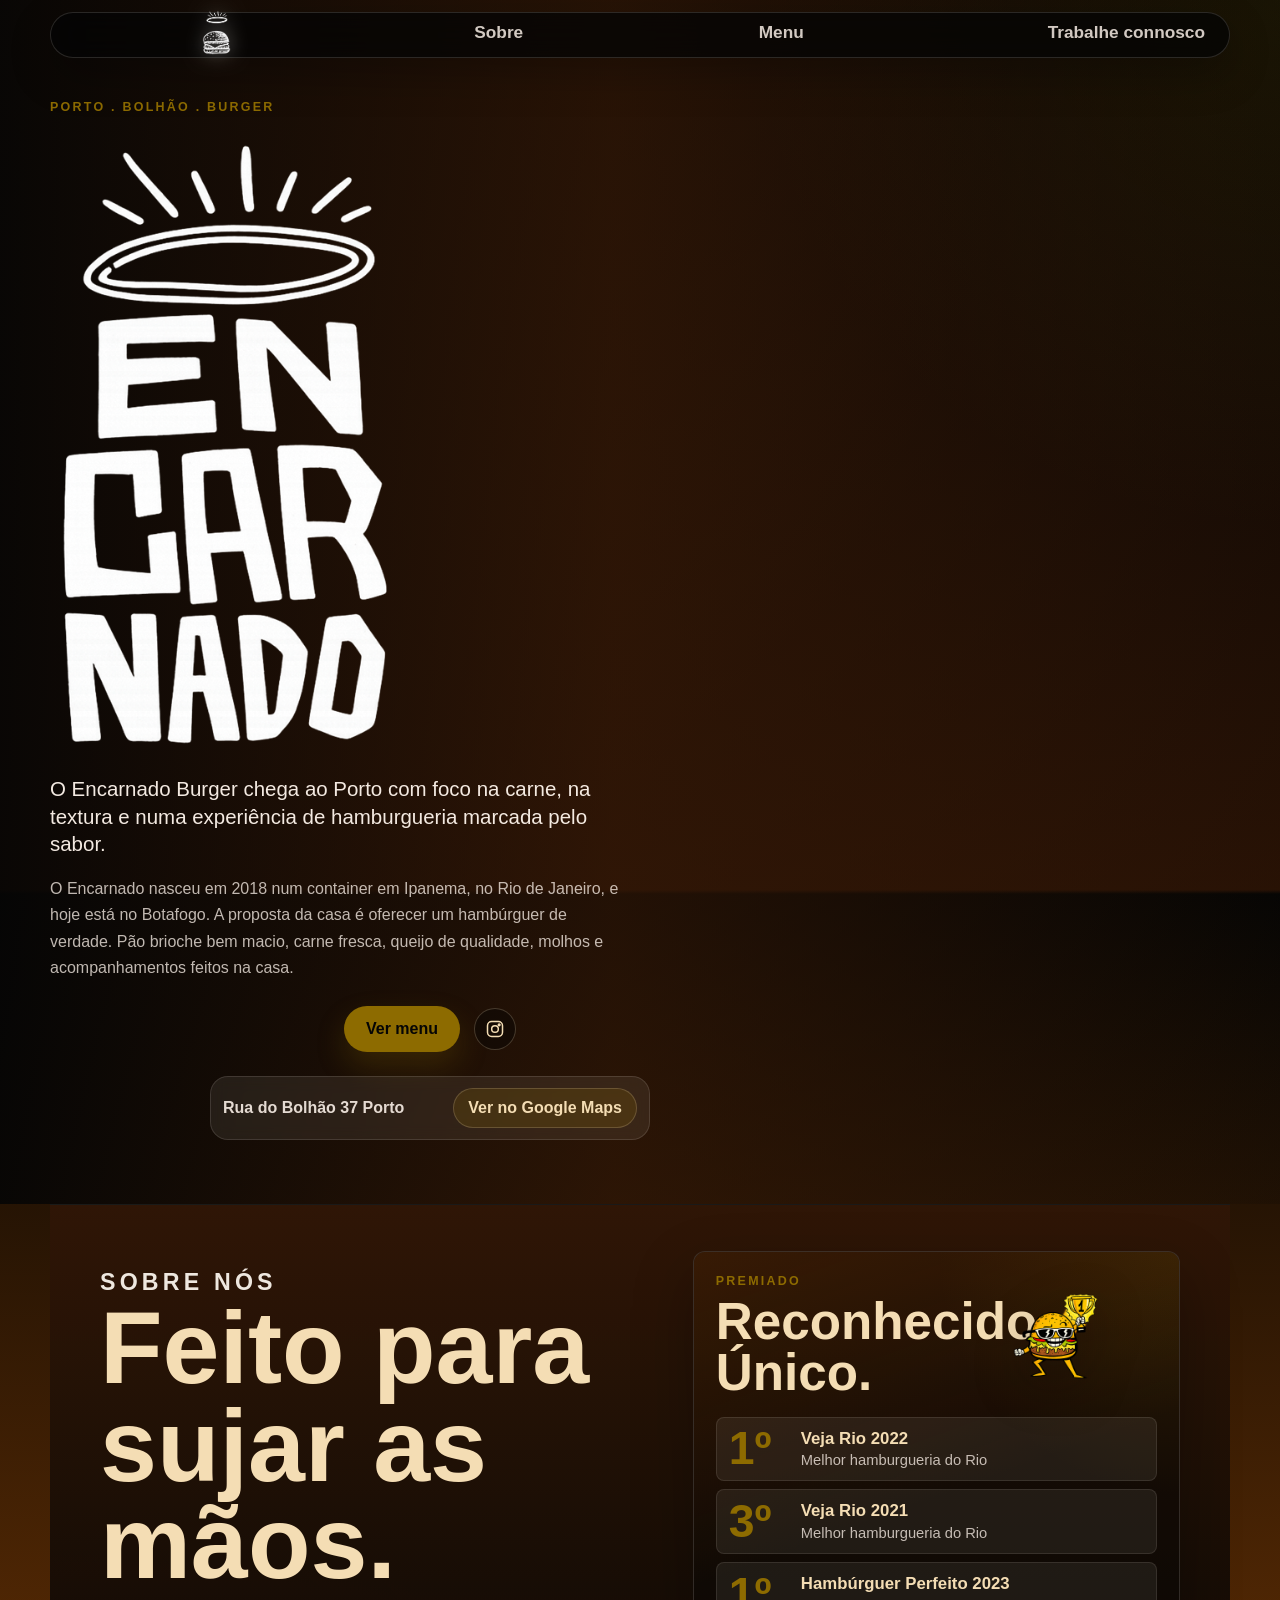
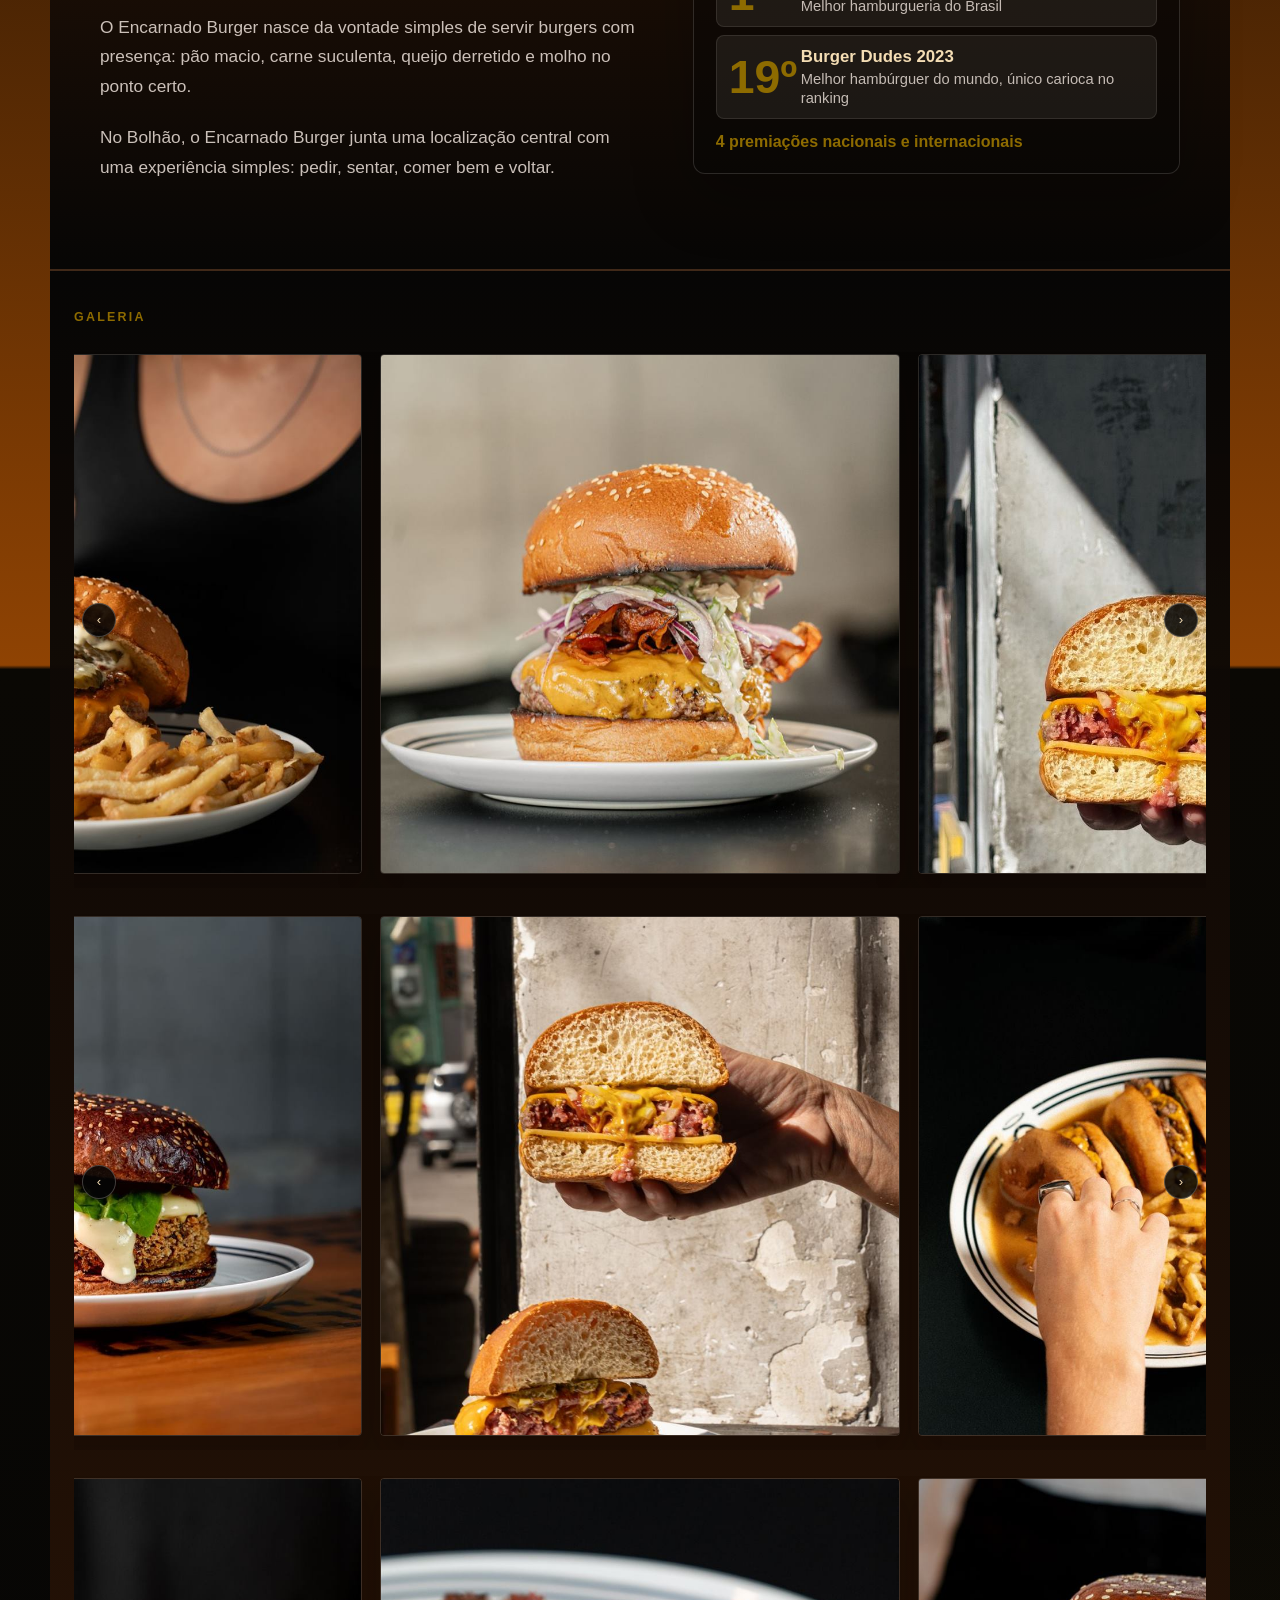
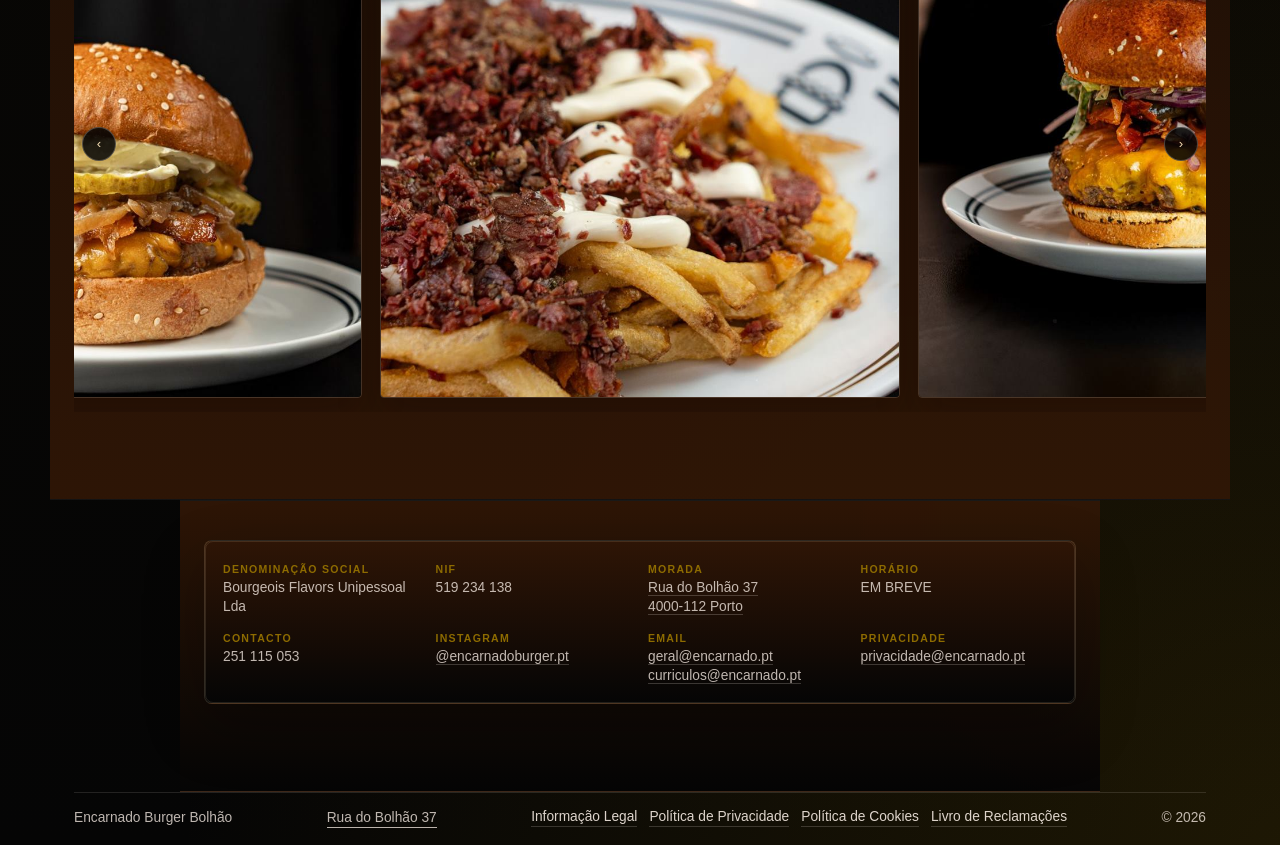
==== index.html @ 6861070b "Remover marca textual da pagina menu" ====
<!DOCTYPE html>
<html lang="pt-PT">
  <head>
    <meta charset="UTF-8" />
    <meta name="viewport" content="width=device-width, initial-scale=1.0" />
    <title>Encarnado Burger Porto</title>
    <meta
      name="description"
      content="Encarnado Burger Porto com fotografias, localização e informações do restaurante."
    />
    <meta name="format-detection" content="telephone=no" />
    <link rel="icon" type="image/png" href="assets/favicon.png" />
    <link rel="stylesheet" href="styles.css?v=menu-clean-1" />
  </head>
  <body>
    <header class="hero" id="topo">
      <nav class="nav nav-home">
        <div class="nav-links">
          <a class="nav-logo-link" href="#topo" aria-label="Início">
            <img src="assets/photos/burger-aureola-logo.png" alt="" />
          </a>
          <a href="#sobre">Sobre</a>
          <a href="menu.html">Menu</a>
          <a href="trabalhe-connosco.html">Trabalhe connosco</a>
        </div>
      </nav>

      <div class="hero-content">
        <div class="hero-copy">
          <p class="eyebrow">Porto . Bolhão . BURGER</p>
          <img
            class="hero-logo"
            src="assets/photos/encarnado-logo.png"
            alt="Encarnado"
          />
          <p class="hero-kicker">
            O Encarnado Burger chega ao Porto com foco na carne, na textura e
            numa experiência de hamburgueria marcada pelo sabor.
          </p>
          <p class="hero-text">
            O Encarnado nasceu em 2018 num container em Ipanema, no Rio de
            Janeiro, e hoje está no Botafogo. A proposta da casa é oferecer um
            hambúrguer de verdade. Pão brioche bem macio, carne fresca, queijo
            de qualidade, molhos e acompanhamentos feitos na casa.
          </p>
          <div class="hero-actions">
            <a class="button button-primary" href="menu.html">Ver menu</a>
            <a
              class="icon-link"
              href="https://www.instagram.com/encarnadoburger.pt/"
              target="_blank"
              rel="noreferrer"
              aria-label="Instagram"
            >
              <svg viewBox="0 0 24 24" aria-hidden="true">
                <rect x="3" y="3" width="18" height="18" rx="5"></rect>
                <circle cx="12" cy="12" r="4"></circle>
                <circle cx="17" cy="7" r="1"></circle>
              </svg>
            </a>
          </div>

          <div class="hero-location">
            <div class="location-copy">
              <p>Rua do Bolhão 37 Porto</p>
            </div>
            <a
              class="location-link"
              href="https://maps.app.goo.gl/4tjDjV6LN7R8jTUTA?g_st=iw"
              target="_blank"
              rel="noreferrer"
            >
              Ver no Google Maps
            </a>
          </div>
        </div>

      </div>
    </header>

    <main>
      <section class="section story" id="sobre">
        <div class="about-redesign">
          <div class="about-redesign-copy">
            <p class="eyebrow">Sobre nós</p>
            <h2>Feito para sujar as mãos.</h2>
            <p>
              O Encarnado Burger nasce da vontade simples de servir burgers com
              presença: pão macio, carne suculenta, queijo derretido e molho no
              ponto certo.
            </p>
            <p>
              No Bolhão, o Encarnado Burger junta uma localização central com
              uma experiência simples: pedir, sentar, comer bem e voltar.
            </p>
          </div>
          <div class="about-awards" aria-label="Premiações">
            <div class="about-awards-copy">
              <div>
                <p class="eyebrow">Premiado</p>
                <h3>Reconhecido. Único.</h3>
              </div>
              <img
                class="about-awards-burger"
                src="assets/photos/burger-premio.png"
                alt="Desenho de hambúrguer com troféu"
                loading="lazy"
              />
            </div>
            <ul class="awards-list">
              <li>
                <strong>1º</strong>
                <span><b>Veja Rio 2022</b> Melhor hamburgueria do Rio</span>
              </li>
              <li>
                <strong>3º</strong>
                <span><b>Veja Rio 2021</b> Melhor hamburgueria do Rio</span>
              </li>
              <li>
                <strong>1º</strong>
                <span><b>Hambúrguer Perfeito 2023</b> Melhor hamburgueria do Brasil</span>
              </li>
              <li>
                <strong>19º</strong>
                <span><b>Burger Dudes 2023</b> Melhor hambúrguer do mundo, único carioca no ranking</span>
              </li>
            </ul>
            <p class="awards-note">4 premiações nacionais e internacionais</p>
          </div>
        </div>
      </section>

      <section class="section gallery-section" id="galeria">
        <div class="section-heading">
          <p class="eyebrow">Galeria</p>
        </div>

        <div class="gallery-carousels">
          <div class="photo-carousel" aria-label="Galeria de burgers">
            <button class="carousel-button carousel-button-prev" type="button" aria-label="Foto anterior">‹</button>
            <div class="carousel-track">
              <img src="assets/gallery-carousel/gallery-01.jpg" alt="Burger Encarnado em prato" loading="lazy" />
              <img src="assets/gallery-carousel/gallery-02.jpg" alt="Burger aberto na mão" loading="lazy" />
              <img src="assets/gallery-carousel/gallery-03.jpg" alt="Burger e bebida" loading="lazy" />
              <img src="assets/gallery-carousel/gallery-04.jpg" alt="Burger com batatas e bebida" loading="lazy" />
            </div>
            <button class="carousel-button carousel-button-next" type="button" aria-label="Foto seguinte">›</button>
          </div>

          <div class="photo-carousel" aria-label="Galeria de produto">
            <button class="carousel-button carousel-button-prev" type="button" aria-label="Foto anterior">‹</button>
            <div class="carousel-track">
              <img src="assets/gallery-carousel/gallery-05.jpg" alt="Burger cortado junto à janela" loading="lazy" />
              <img src="assets/gallery-carousel/gallery-06.jpg" alt="Prato com burgers e batatas" loading="lazy" />
              <img src="assets/gallery-carousel/gallery-07.jpg" alt="Close-up de burger" loading="lazy" />
              <img src="assets/gallery-carousel/gallery-08.jpg" alt="Burger no prato sobre mesa" loading="lazy" />
            </div>
            <button class="carousel-button carousel-button-next" type="button" aria-label="Foto seguinte">›</button>
          </div>

          <div class="photo-carousel" aria-label="Galeria de detalhes">
            <button class="carousel-button carousel-button-prev" type="button" aria-label="Foto anterior">‹</button>
            <div class="carousel-track">
              <img src="assets/gallery-carousel/gallery-09.jpg" alt="Batatas com topping no prato" loading="lazy" />
              <img src="assets/gallery-carousel/gallery-10.jpg" alt="Burger Encarnado no prato" loading="lazy" />
              <img src="assets/gallery-carousel/gallery-11.jpg" alt="Burger cortado segurado nas mãos" loading="lazy" />
              <img src="assets/gallery-carousel/gallery-12.jpg" alt="Burger com pickles no prato" loading="lazy" />
            </div>
            <button class="carousel-button carousel-button-next" type="button" aria-label="Foto seguinte">›</button>
          </div>
        </div>
      </section>

      <section class="section visit-section" id="visita">
        <div class="visit-panel">
          <div class="info-panel">
            <div>
              <span class="info-label">Denominação social</span>
              <p>Bourgeois Flavors Unipessoal Lda</p>
            </div>
            <div>
              <span class="info-label">NIF</span>
              <p>519 234 138</p>
            </div>
            <div>
              <span class="info-label">Morada</span>
              <p>
                <a
                  href="https://maps.app.goo.gl/4tjDjV6LN7R8jTUTA?g_st=iw"
                  target="_blank"
                  rel="noreferrer"
                >
                  Rua do Bolhão 37<br />4000-112 Porto
                </a>
              </p>
            </div>
            <div>
              <span class="info-label">Horário</span>
              <p>EM BREVE</p>
            </div>
            <div>
              <span class="info-label">Contacto</span>
              <p>251 115 053</p>
            </div>
            <div>
              <span class="info-label">Instagram</span>
              <p>
                <a href="https://www.instagram.com/encarnadoburger.pt/" target="_blank" rel="noreferrer">@encarnadoburger.pt</a>
              </p>
            </div>
            <div>
              <span class="info-label">Email</span>
              <p><a href="mailto:geral@encarnado.pt">geral@encarnado.pt</a></p>
              <p><a href="mailto:curriculos@encarnado.pt">curriculos@encarnado.pt</a></p>
            </div>
            <div>
              <span class="info-label">Privacidade</span>
              <p><a href="mailto:privacidade@encarnado.pt">privacidade@encarnado.pt</a></p>
            </div>
          </div>
        </div>
      </section>
    </main>

    <footer class="footer">
      <p>Encarnado Burger Bolhão</p>
      <p>
        <a
          class="footer-address"
          href="https://maps.app.goo.gl/4tjDjV6LN7R8jTUTA?g_st=iw"
          target="_blank"
          rel="noreferrer"
        >
          Rua do Bolhão 37
        </a>
      </p>
      <a
        class="footer-instagram"
        href="https://www.instagram.com/encarnadoburger.pt/"
        target="_blank"
        rel="noreferrer"
        aria-label="Instagram"
      >
        <svg viewBox="0 0 24 24" aria-hidden="true">
          <rect x="3" y="3" width="18" height="18" rx="5"></rect>
          <circle cx="12" cy="12" r="4"></circle>
          <circle cx="17" cy="7" r="1"></circle>
        </svg>
      </a>
      <div class="footer-links">
        <a href="informacao-legal.html">Informação Legal</a>
        <a href="politica-privacidade.html">Política de Privacidade</a>
        <a href="politica-cookies.html">Política de Cookies</a>
        <a
          href="https://www.livroreclamacoes.pt/Inicio/"
          target="_blank"
          rel="noreferrer"
          >Livro de Reclamações</a
        >
      </div>
      <p>&copy; <span id="year"></span></p>
    </footer>

    <script src="script.js?v=carousel-infinite-1"></script>
  </body>
</html>
---- styles.css ----
:root {
  --bg: #050505;
  --surface: #2f1606;
  --surface-strong: #8a3f00;
  --ink: #090705;
  --muted: #7c6544;
  --paper: #f4ddb4;
  --brand: #8f4303;
  --brand-deep: #050505;
  --accent: #8d6b00;
  --accent-bright: #c59212;
  --charcoal: #050505;
  --line: rgba(244, 221, 180, 0.16);
  --shadow: 0 24px 60px rgba(0, 0, 0, 0.28);
}

* {
  box-sizing: border-box;
}

html {
  scroll-behavior: smooth;
}

body {
  margin: 0;
  font-family: "Segoe UI", "Trebuchet MS", sans-serif;
  color: var(--ink);
  background:
    radial-gradient(circle at top left, rgba(143, 67, 3, 0.26), transparent 24%),
    radial-gradient(circle at bottom right, rgba(141, 107, 0, 0.18), transparent 26%),
    linear-gradient(180deg, #050505 0%, #301505 22%, #070604 22.1%, #8f4303 56%, #0a0804 56.1%, #050505 100%);
}

img {
  display: block;
  width: 100%;
}

a {
  color: inherit;
  text-decoration: none;
}

.hero {
  min-height: 100vh;
  padding: 24px 24px 64px;
  color: var(--paper);
  position: relative;
}

.hero::before {
  content: "";
  position: absolute;
  inset: 0;
  background:
    linear-gradient(90deg, rgba(5, 5, 5, 0.9) 0%, rgba(47, 22, 6, 0.7) 48%, rgba(5, 5, 5, 0.18) 100%),
    radial-gradient(circle at top right, rgba(141, 107, 0, 0.18), transparent 30%);
  pointer-events: none;
}

.nav,
.hero-content,
.section,
.menu-hero-copy,
.footer {
  width: min(1180px, 100%);
  margin: 0 auto;
}

.nav,
.hero-content {
  position: relative;
  z-index: 1;
}

.nav {
  position: fixed;
  top: 12px;
  left: 50%;
  z-index: 50;
  width: min(1180px, calc(100% - 48px));
  transform: translateX(-50%);
  display: flex;
  justify-content: center;
  align-items: center;
  gap: 18px;
  padding: 7px 24px;
  border: 1px solid rgba(255, 244, 236, 0.14);
  border-radius: 999px;
  background: rgba(5, 5, 5, 0.78);
  box-shadow: 0 16px 42px rgba(0, 0, 0, 0.28);
  backdrop-filter: blur(16px);
  flex-wrap: nowrap;
}

.nav-home {
  justify-content: center;
}

.brand {
  font-family: Impact, Haettenschweiler, "Arial Narrow Bold", sans-serif;
  font-size: clamp(3.8rem, 5.8vw, 6rem);
  letter-spacing: 0.04em;
  line-height: 0.9;
}

.nav-links {
  display: grid;
  grid-template-columns: repeat(4, minmax(0, 1fr));
  align-items: center;
  justify-items: center;
  gap: 0;
  width: 100%;
  flex-wrap: nowrap;
  color: rgba(255, 245, 237, 0.82);
  font-size: 1.08rem;
  font-weight: 700;
  white-space: nowrap;
}

.nav-links a {
  justify-self: center;
  padding-bottom: 4px;
  border-bottom: 1px solid transparent;
}

.nav-links a:last-child {
  justify-self: end;
}

.nav-logo-link {
  display: inline-flex;
  align-items: center;
  justify-content: center;
  width: 30px;
  height: 30px;
  flex: 0 0 30px;
  padding: 0;
  border-bottom: 0;
  justify-self: start;
}

.nav-logo-link img {
  display: block;
  width: 29px;
  height: auto;
  filter: drop-shadow(0 0 10px rgba(255, 255, 255, 0.52));
}

.nav-links a:hover {
  border-color: rgba(255, 245, 237, 0.45);
}

.hero-content {
  display: grid;
  grid-template-columns: minmax(0, 760px);
  gap: 24px;
  align-items: center;
  padding-top: 76px;
}

.hero-logo {
  width: min(351px, 65vw);
  margin: 18px 0 0;
}

.eyebrow {
  margin: 0 0 12px;
  color: var(--accent);
  text-transform: uppercase;
  letter-spacing: 0.18em;
  font-size: 0.78rem;
  font-weight: 800;
}

h1,
h2,
h3,
.brand {
  line-height: 0.95;
}

h2 {
  margin: 0;
  font-size: clamp(2.6rem, 4vw, 4.6rem);
  max-width: 12ch;
}

h3 {
  margin: 0 0 12px;
  font-size: 1.45rem;
}

.stacked-title {
  margin: 0;
  font-family: Impact, Haettenschweiler, "Arial Narrow Bold", sans-serif;
  font-size: clamp(5.8rem, 15vw, 11rem);
  letter-spacing: 0.03em;
  line-height: 0.8;
  text-shadow: 0 10px 30px rgba(0, 0, 0, 0.2);
}

.stacked-title span {
  display: block;
}

.hero-kicker {
  max-width: 34rem;
  margin: 18px 0 0;
  font-size: 1.28rem;
  line-height: 1.35;
  color: rgba(255, 245, 237, 0.95);
}

.hero-text,
.menu-card p,
.visit-copy p,
.info-panel p,
.footer p {
  line-height: 1.65;
}

.hero-text {
  max-width: 36rem;
  margin: 18px 0 0;
  color: rgba(255, 245, 237, 0.74);
  font-size: 1rem;
}

.hero-actions {
  display: flex;
  justify-content: center;
  align-items: center;
  gap: 14px;
  flex-wrap: wrap;
  margin: 24px 0;
}

.icon-link,
.footer-instagram {
  display: inline-flex;
  align-items: center;
  justify-content: center;
  width: 42px;
  height: 42px;
  border: 1px solid rgba(244, 221, 180, 0.22);
  border-radius: 999px;
  color: var(--paper);
  background: rgba(5, 5, 5, 0.42);
}

.icon-link svg,
.footer-instagram svg {
  width: 20px;
  height: 20px;
  fill: none;
  stroke: currentColor;
  stroke-width: 1.8;
}

.button {
  padding: 14px 22px;
  border-radius: 999px;
  font-weight: 700;
  transition: transform 180ms ease, box-shadow 180ms ease;
}

.button:hover {
  transform: translateY(-2px);
}

.button-primary {
  background: var(--accent);
  color: #050505;
  box-shadow: 0 14px 30px rgba(141, 107, 0, 0.24);
}

.button-secondary {
  border: 1px solid rgba(255, 245, 237, 0.2);
  background: rgba(255, 255, 255, 0.06);
  color: var(--paper);
}

.menu-card,
.gallery-item,
.info-panel,
.media-card {
  border: 1px solid var(--line);
  box-shadow: var(--shadow);
}

.hero-location {
  display: flex;
  align-items: center;
  justify-content: space-between;
  gap: 10px;
  margin-top: 20px;
  width: min(440px, 100%);
  margin-left: auto;
  margin-right: auto;
  padding: 11px 12px;
  border: 1px solid rgba(255, 244, 236, 0.12);
  border-radius: 18px;
  background: rgba(255, 248, 241, 0.08);
  backdrop-filter: blur(8px);
}

.location-copy p {
  margin: 0;
  color: rgba(255, 245, 237, 0.88);
  font-weight: 600;
  white-space: nowrap;
}

.location-copy {
  transform: none;
}

.location-link {
  align-self: center;
  margin-top: 0;
  padding: 10px 14px;
  border-radius: 999px;
  background: rgba(141, 107, 0, 0.2);
  border: 1px solid rgba(244, 221, 180, 0.2);
  color: var(--paper);
  font-weight: 700;
  white-space: nowrap;
}

.hero-media {
  display: grid;
  gap: 18px;
}

.media-card {
  border-radius: 30px;
  overflow: hidden;
  background: rgba(255, 255, 255, 0.08);
}

.media-card img,
.gallery-item img {
  height: 100%;
  object-fit: cover;
}

.media-card-main {
  min-height: 340px;
  transform: rotate(-2deg);
}

.media-card-shot {
  width: min(420px, 88%);
  justify-self: end;
  min-height: 220px;
  margin-top: -48px;
  border: 8px solid rgba(255, 245, 237, 0.08);
}

.section {
  padding: 40px 24px 88px;
  position: relative;
}

.section::before {
  content: "";
  position: absolute;
  inset: 0;
  pointer-events: none;
}

.section-heading {
  margin-bottom: 28px;
}

.section-heading h2 {
  text-wrap: balance;
}

.menu-note {
  max-width: 34rem;
  margin: 14px 0 0;
  color: rgba(255, 244, 236, 0.72);
  line-height: 1.6;
}

.story-list,
.menu-grid,
.gallery-grid,
.visit-section,
.visit-panel {
  display: grid;
  gap: 20px;
}

.story-list {
  gap: 0;
  border-top: 1px solid rgba(255, 244, 236, 0.14);
}

.menu-card {
  background: linear-gradient(180deg, rgba(47, 22, 6, 0.94), rgba(5, 5, 5, 0.94));
  border-radius: 26px;
  padding: 26px;
  color: var(--paper);
  position: relative;
}

.story-point p,
.menu-card p,
.visit-copy p,
.info-panel p,
.footer p {
  color: rgba(255, 244, 236, 0.74);
}

.menu-card.featured {
  background: linear-gradient(160deg, rgba(143, 67, 3, 0.98), rgba(5, 5, 5, 0.98));
  color: white;
}

.menu-card.featured p,
.menu-card.featured strong,
.menu-card.featured .tag {
  color: rgba(255, 255, 255, 0.9);
}

.menu-grid {
  grid-template-columns: repeat(3, minmax(0, 1fr));
  align-items: stretch;
}

.menu-section,
.gallery-section {
  color: var(--paper);
}

.story {
  color: var(--paper);
}

.story::before {
  background:
    linear-gradient(180deg, rgba(47, 22, 6, 0.98), rgba(5, 5, 5, 0.98)),
    radial-gradient(circle at bottom left, rgba(141, 107, 0, 0.14), transparent 34%);
  border-top: 1px solid rgba(255, 244, 236, 0.08);
  border-bottom: 1px solid rgba(255, 244, 236, 0.08);
}

.gallery-section::before {
  background:
    linear-gradient(180deg, rgba(5, 5, 5, 0.98), rgba(47, 22, 6, 0.96)),
    radial-gradient(circle at top right, rgba(143, 67, 3, 0.18), transparent 30%);
  border-top: 1px solid rgba(255, 244, 236, 0.08);
  border-bottom: 1px solid rgba(255, 244, 236, 0.06);
}

.visit-section {
  color: var(--paper);
}

.visit-section::before {
  background:
    linear-gradient(180deg, rgba(47, 22, 6, 0.98), rgba(5, 5, 5, 0.98)),
    radial-gradient(circle at top right, rgba(141, 107, 0, 0.24), transparent 32%);
  border-top: 1px solid rgba(255, 244, 236, 0.08);
  border-bottom: 1px solid rgba(255, 244, 236, 0.08);
}

.menu-section::before {
  background:
    linear-gradient(180deg, rgba(5, 5, 5, 0.97), rgba(143, 67, 3, 0.9)),
    radial-gradient(circle at top right, rgba(141, 107, 0, 0.14), transparent 30%);
}

.story > *,
.menu-section > *,
.gallery-section > *,
.visit-section > * {
  position: relative;
  z-index: 1;
}

.story-point h3,
.menu-card h3,
.gallery-section h2,
.menu-section h2 {
  color: var(--paper);
}

.story h2,
.visit-section h2,
.story-point h3 {
  color: var(--paper);
}

.story-point {
  display: grid;
  grid-template-columns: 76px 0.7fr 1.3fr;
  gap: 24px;
  align-items: start;
  padding: 28px 0;
  border-bottom: 1px solid rgba(255, 244, 236, 0.14);
}

.story-point span {
  font-family: "Bebas Neue", sans-serif;
  font-size: 2.6rem;
  line-height: 1;
  color: var(--accent);
}

.story-point.featured {
  background: rgba(143, 67, 3, 0.24);
  margin-inline: -18px;
  padding-inline: 18px;
}

.story-point p {
  margin: 0;
  color: rgba(255, 244, 236, 0.76);
  line-height: 1.7;
}

.menu-card strong {
  font-size: 1.2rem;
  color: var(--accent);
}

.menu-card {
  min-height: 100%;
}

.tag,
.info-label {
  display: inline-block;
  margin-bottom: 10px;
  font-size: 0.78rem;
  text-transform: uppercase;
  letter-spacing: 0.12em;
  font-weight: 800;
  color: var(--accent);
}

.gallery-grid {
  grid-template-columns: 1.2fr 1fr 1fr;
}

.gallery-item {
  margin: 0;
  overflow: hidden;
  border-radius: 28px;
  background: linear-gradient(180deg, rgba(47, 22, 6, 0.96), rgba(5, 5, 5, 0.96));
  position: relative;
}

.gallery-item.large {
  grid-row: span 2;
}

.gallery-item.large img {
  height: 460px;
}

.gallery-item:not(.large) img {
  aspect-ratio: 1 / 0.78;
}

.gallery-item figcaption {
  padding: 18px 22px 22px;
  font-weight: 700;
  color: var(--paper);
}

.gallery-carousels {
  display: grid;
  gap: 26px;
}

.photo-carousel {
  position: relative;
  overflow: hidden;
  width: 100%;
}

.carousel-track {
  --slide-size: min(62vw, 520px);
  display: flex;
  gap: 18px;
  overflow-x: auto;
  overscroll-behavior-inline: contain;
  -webkit-overflow-scrolling: touch;
  padding: 2px max(44px, calc((100% - var(--slide-size)) / 2)) 14px;
  scroll-behavior: smooth;
  scroll-snap-type: x mandatory;
  scrollbar-width: none;
  touch-action: pan-x pan-y;
}

.carousel-track::-webkit-scrollbar {
  display: none;
}

.carousel-track img {
  flex: 0 0 var(--slide-size);
  width: var(--slide-size);
  aspect-ratio: 1;
  object-fit: cover;
  border: 1px solid rgba(255, 244, 236, 0.14);
  border-radius: 4px;
  box-shadow: 0 18px 42px rgba(12, 5, 4, 0.26);
  scroll-snap-align: center;
  scroll-snap-stop: always;
}

.carousel-button {
  position: absolute;
  top: 50%;
  z-index: 2;
  display: grid;
  place-items: center;
  width: 34px;
  height: 34px;
  padding: 0;
  border: 1px solid rgba(255, 244, 236, 0.24);
  border-radius: 999px;
  color: var(--paper);
  background: rgba(5, 5, 5, 0.86);
  cursor: pointer;
  transform: translateY(-50%);
}

.carousel-button-prev {
  left: 8px;
}

.carousel-button-next {
  right: 8px;
}

.visit-section {
  max-width: 920px;
  align-items: center;
}

.visit-panel {
  grid-template-columns: 1fr;
}

.map-card {
  min-height: 100%;
  overflow: hidden;
  border-radius: 28px;
  border: 1px solid var(--line);
  box-shadow: var(--shadow);
  background: linear-gradient(180deg, rgba(47, 22, 6, 0.96), rgba(5, 5, 5, 0.96));
}

.map-card-link {
  display: flex;
  min-height: 420px;
  flex-direction: column;
  justify-content: space-between;
  padding: 30px;
  background:
    linear-gradient(180deg, rgba(47, 22, 6, 0.96), rgba(5, 5, 5, 0.96)),
    radial-gradient(circle at top right, rgba(141, 107, 0, 0.18), transparent 34%);
}

.map-card-link h3 {
  margin: 0 0 14px;
  color: var(--paper);
  font-size: 2rem;
}

.map-card-link p {
  max-width: 34rem;
  margin: 0 0 22px;
  color: rgba(255, 244, 236, 0.76);
  line-height: 1.65;
}

.map-card-link .button {
  width: max-content;
}

.info-panel {
  display: grid;
  grid-template-columns: repeat(4, minmax(0, 1fr));
  gap: 12px 16px;
  padding: 18px;
  border-radius: 8px;
  background: linear-gradient(180deg, rgba(47, 22, 6, 0.96), rgba(5, 5, 5, 0.96));
  color: var(--paper);
  position: relative;
  overflow-wrap: anywhere;
  min-width: 0;
}

.menu-card::after,
.gallery-item::after,
.info-panel::after {
  content: "";
  position: absolute;
  inset: 0;
  border-radius: inherit;
  border: 1px solid rgba(244, 221, 180, 0.12);
  pointer-events: none;
}

.info-panel p,
.visit-copy p {
  color: rgba(255, 244, 236, 0.74);
}

.info-panel > div {
  min-width: 0;
}

.info-panel .info-label {
  margin-bottom: 4px;
  font-size: 0.66rem;
}

.info-panel p {
  margin: 0;
  font-size: 0.86rem;
  line-height: 1.35;
}

.info-panel a {
  color: inherit;
  border-bottom: 1px solid rgba(255, 244, 236, 0.2);
}

.menu-hero {
  padding: 24px 24px 44px;
  color: var(--paper);
  background:
    linear-gradient(90deg, rgba(5, 5, 5, 0.9), rgba(47, 22, 6, 0.72)),
    url("assets/photos/burger-cut.jpg.tmp.jpg") center / cover;
}

.menu-hero-copy {
  padding: 36px 0 24px;
}

.menu-hero-copy h1 {
  max-width: 12ch;
  margin: 0;
  font-family: "Bebas Neue", sans-serif;
  font-size: clamp(4.2rem, 10vw, 8.8rem);
  line-height: 0.9;
}

.menu-hero-copy p:not(.eyebrow) {
  max-width: 38rem;
  color: rgba(255, 245, 237, 0.76);
  line-height: 1.7;
}

.menu-standalone {
  padding-top: 54px;
}

.footer {
  display: flex;
  justify-content: space-between;
  gap: 8px 14px;
  flex-wrap: wrap;
  padding: 0 24px 18px;
  color: var(--paper);
  font-size: 0.86rem;
}

.footer-links {
  display: flex;
  gap: 8px 12px;
  flex-wrap: wrap;
}

.footer-links a {
  color: rgba(255, 244, 236, 0.86);
  border-bottom: 1px solid rgba(255, 244, 236, 0.18);
  padding-bottom: 2px;
}

.footer-address {
  border-bottom: 1px solid rgba(255, 244, 236, 0.72);
  padding-bottom: 2px;
}

.footer-instagram {
  display: none;
}

.footer::before {
  content: "";
  display: block;
  width: 100%;
  height: 1px;
  background: rgba(255, 244, 236, 0.12);
  margin-bottom: 8px;
}

.footer p {
  margin: 0;
  line-height: 1.25;
}

.legal-page {
  min-height: 100vh;
  padding-top: 56px;
}

@media (max-width: 980px) {
  .hero-content,
  .story-list,
  .menu-grid,
  .gallery-grid,
  .visit-section,
  .visit-panel {
    grid-template-columns: 1fr;
  }

  .gallery-item.large {
    grid-row: auto;
  }

  .carousel-track {
    --slide-size: min(68vw, 440px);
  }

  .info-panel {
    grid-template-columns: repeat(2, minmax(0, 1fr));
  }

  .story-point {
    grid-template-columns: 64px 1fr;
  }

  .story-point p {
    grid-column: 2;
  }

  .media-card-shot {
    width: 100%;
    margin-top: 0;
    justify-self: stretch;
  }
}

@media (max-width: 640px) {
  .hero {
    padding-inline: 16px;
  }

  .section,
  .footer {
    padding-inline: 16px;
  }

  .story {
    padding-bottom: 34px;
  }

  .gallery-section {
    padding-top: 28px;
    padding-bottom: 32px;
  }

  .visit-section {
    padding-top: 24px;
    padding-bottom: 40px;
  }

  .nav {
    flex-direction: column;
    align-items: center;
  }

  .nav-links {
    justify-content: center;
    flex-wrap: wrap;
    white-space: normal;
  }

  .brand {
    font-size: 3.3rem;
  }

  .hero-copy {
    text-align: center;
  }

  .hero-logo {
    width: min(74vw, 297px);
    margin-inline: auto;
  }

  .hero-location {
    width: min(320px, 100%);
    margin: 16px auto 0;
    padding: 9px 10px;
    flex-direction: row;
    align-items: center;
    text-align: center;
  }

  .location-copy {
    flex: 1;
  }

  .location-copy p {
    font-size: 0.8rem;
    text-align: center;
  }

  .location-link {
    padding: 8px 10px;
    font-size: 0.7rem;
  }

  h2 {
    font-size: 2.6rem;
  }

  .story-point,
  .menu-card {
    padding: 22px;
  }

  .info-panel {
    gap: 10px 12px;
    padding: 14px;
  }

  .photo-carousel {
    width: calc(100% + 32px);
    margin-left: -16px;
    margin-right: -16px;
  }

  .carousel-track {
    --slide-size: 78vw;
    gap: 12px;
    padding-inline: calc((100% - var(--slide-size)) / 2);
  }

  .carousel-button {
    display: none;
  }

  .info-panel .info-label {
    font-size: 0.62rem;
  }

  .info-panel p {
    font-size: 0.8rem;
  }

  .footer {
    justify-content: center;
    gap: 8px 14px;
    text-align: center;
  }

  .footer > p {
    width: 100%;
  }

  .footer-instagram {
    display: inline-flex;
    margin: 0 auto 4px;
  }

  .footer-links {
    justify-content: center;
  }

  .story-point {
    margin-inline: 0;
    padding-inline: 0;
    grid-template-columns: 1fr;
  }

  .story-point p {
    grid-column: auto;
  }
}

/* Updated about and menu layouts */
.about-layout {
  display: grid;
  grid-template-columns: minmax(0, 1fr) minmax(280px, 0.74fr);
  grid-template-areas:
    "copy photo"
    "notes photo";
  gap: 28px;
  align-items: end;
}

.about-copy {
  grid-area: copy;
  max-width: 680px;
}

.about-copy h2 {
  max-width: 13ch;
}

.about-copy p {
  max-width: 42rem;
  color: rgba(255, 244, 236, 0.76);
  line-height: 1.72;
}

.about-lead {
  margin-top: 24px;
  font-size: 1.2rem;
  color: rgba(255, 250, 242, 0.9) !important;
}

.about-photo {
  grid-area: photo;
  min-height: 520px;
  overflow: hidden;
  border-radius: 28px;
  border: 1px solid rgba(255, 244, 236, 0.13);
  box-shadow: var(--shadow);
  transform: rotate(1deg);
}

.about-photo img {
  height: 100%;
  object-fit: cover;
}

.about-notes {
  grid-area: notes;
  display: grid;
  grid-template-columns: repeat(3, minmax(0, 1fr));
  gap: 1px;
  overflow: hidden;
  border: 1px solid rgba(255, 244, 236, 0.13);
  border-radius: 18px;
  background: rgba(244, 221, 180, 0.13);
}

.about-notes p {
  min-height: 116px;
  margin: 0;
  padding: 20px;
  background: rgba(5, 5, 5, 0.48);
  color: rgba(255, 244, 236, 0.78);
  line-height: 1.45;
}

.about-notes strong {
  display: block;
  margin-bottom: 8px;
  font-family: "Bebas Neue", sans-serif;
  font-size: 2rem;
  font-weight: 400;
  color: var(--accent);
}

.menu-board {
  display: grid;
  grid-template-columns: minmax(260px, 0.42fr) minmax(0, 1fr);
  gap: 28px;
  align-items: start;
}

.menu-feature,
.menu-category {
  border: 1px solid rgba(255, 244, 236, 0.14);
  box-shadow: var(--shadow);
}

.menu-feature {
  position: sticky;
  top: 22px;
  min-height: 430px;
  display: flex;
  flex-direction: column;
  justify-content: flex-end;
  padding: 28px;
  border-radius: 28px;
  background:
    linear-gradient(180deg, rgba(5, 5, 5, 0.18), rgba(47, 22, 6, 0.94)),
    url("assets/photos/burger-hands.jpg.tmp.jpg") center / cover;
  overflow: hidden;
}

.menu-feature h2 {
  max-width: 9ch;
  margin: 0;
  color: var(--paper);
}

.menu-feature p {
  color: rgba(255, 244, 236, 0.82);
  line-height: 1.55;
}

.menu-feature strong {
  font-family: "Bebas Neue", sans-serif;
  font-size: 3.5rem;
  line-height: 0.9;
  color: var(--accent);
}

.menu-list {
  display: grid;
  gap: 22px;
}

.menu-category {
  border-radius: 22px;
  background: rgba(5, 5, 5, 0.72);
  overflow: hidden;
}

.menu-category h2 {
  max-width: none;
  padding: 22px 24px;
  font-size: clamp(2.1rem, 4vw, 3.5rem);
  color: var(--accent);
  border-bottom: 1px solid rgba(255, 244, 236, 0.12);
}

.menu-row {
  display: grid;
  grid-template-columns: minmax(0, 1fr) auto;
  gap: 22px;
  align-items: start;
  padding: 22px 24px;
  border-bottom: 1px solid rgba(255, 244, 236, 0.1);
}

.menu-row:last-child {
  border-bottom: 0;
}

.menu-row h3 {
  margin: 0 0 6px;
  color: var(--paper);
  font-size: 1.32rem;
}

.menu-row p {
  max-width: 46rem;
  margin: 0;
  color: rgba(255, 244, 236, 0.68);
  line-height: 1.48;
}

.menu-row strong {
  font-family: "Bebas Neue", sans-serif;
  font-size: 2rem;
  font-weight: 400;
  line-height: 1;
  color: var(--paper);
  white-space: nowrap;
}

.menu-category.compact {
  background: rgba(47, 22, 6, 0.76);
}

@media (max-width: 980px) {
  .about-layout,
  .menu-board {
    grid-template-columns: 1fr;
  }

  .about-layout {
    grid-template-areas:
      "copy"
      "photo"
      "notes";
  }

  .about-photo {
    min-height: 360px;
    transform: none;
  }

  .menu-feature {
    position: relative;
    top: auto;
    min-height: 320px;
  }
}

@media (max-width: 640px) {
  .about-notes {
    grid-template-columns: 1fr;
  }

  .menu-row {
    grid-template-columns: 1fr;
    gap: 12px;
  }

  .menu-feature,
  .menu-category h2,
  .menu-row {
    padding-inline: 20px;
  }
}

/* Current about section */
.about-statement {
  display: grid;
  grid-template-columns: minmax(260px, 0.78fr) minmax(0, 1fr);
  gap: 44px;
  align-items: end;
  padding-bottom: 34px;
  border-bottom: 1px solid rgba(255, 244, 236, 0.16);
}

.about-title-block h2 {
  max-width: 10ch;
  margin: 0;
}

.about-text-block {
  max-width: 680px;
}

.about-text-block p {
  margin: 0;
  color: rgba(255, 244, 236, 0.74);
  font-size: 1.05rem;
  line-height: 1.7;
}

.about-text-block p + p {
  margin-top: 18px;
}

.about-text-block .about-intro {
  color: rgba(255, 250, 242, 0.92);
  font-size: clamp(1.25rem, 2vw, 1.65rem);
  line-height: 1.36;
}

.about-bars {
  display: grid;
  grid-template-columns: repeat(3, minmax(0, 1fr));
  gap: 0;
  margin-top: 24px;
  border: 1px solid rgba(255, 244, 236, 0.14);
}

.about-bars div {
  padding: 24px;
  background: rgba(5, 5, 5, 0.44);
  border-right: 1px solid rgba(255, 244, 236, 0.14);
}

.about-bars div:nth-child(2) {
  background: rgba(143, 67, 3, 0.26);
}

.about-bars div:last-child {
  border-right: 0;
}

.about-bars span {
  display: block;
  margin-bottom: 18px;
  font-family: "Bebas Neue", sans-serif;
  font-size: 3rem;
  line-height: 0.9;
  color: var(--accent);
}

.about-bars strong {
  display: block;
  margin-bottom: 8px;
  color: var(--paper);
  font-size: 1.12rem;
}

.about-bars p {
  margin: 0;
  color: rgba(255, 244, 236, 0.68);
  line-height: 1.5;
}

/* Current menu page */
.paper-menu {
  overflow: hidden;
  border-radius: 18px;
  background: var(--paper);
  color: var(--ink);
  box-shadow: 0 26px 70px rgba(10, 4, 3, 0.34);
}

.paper-menu-header {
  display: grid;
  grid-template-columns: auto 1fr auto;
  gap: 18px;
  align-items: end;
  padding: 30px 34px;
  background: var(--brand);
  color: var(--paper);
}

.paper-menu-header .eyebrow {
  margin: 0;
  color: var(--paper);
}

.paper-menu-header h2 {
  max-width: none;
  margin: 0;
  font-size: clamp(3rem, 6vw, 5.5rem);
}

.paper-menu-header span {
  color: rgba(255, 244, 236, 0.78);
  font-weight: 800;
  text-transform: uppercase;
  letter-spacing: 0.12em;
  white-space: nowrap;
}

.paper-menu-grid {
  display: grid;
  grid-template-columns: repeat(2, minmax(0, 1fr));
  gap: 0;
}

.paper-menu-category {
  padding: 30px 34px;
  border-right: 1px solid rgba(143, 67, 3, 0.22);
  border-bottom: 1px solid rgba(143, 67, 3, 0.22);
}

.paper-menu-category:nth-child(2n) {
  border-right: 0;
}

.paper-menu-category.extras {
  grid-column: 1 / -1;
  background: #ead4aa;
}

.paper-menu-category h3 {
  margin: 0 0 18px;
  color: var(--brand);
  font-family: "Bebas Neue", sans-serif;
  font-size: clamp(2.3rem, 4vw, 3.4rem);
  line-height: 0.9;
  border-bottom: 3px solid var(--brand);
  padding-bottom: 12px;
}

.paper-menu-item {
  display: grid;
  grid-template-columns: minmax(0, 1fr) auto;
  gap: 18px;
  align-items: start;
  padding: 16px 0;
  border-bottom: 1px solid rgba(42, 13, 13, 0.14);
}

.paper-menu-item:last-child {
  border-bottom: 0;
}

.paper-menu-item strong {
  display: block;
  margin-bottom: 5px;
  color: var(--ink);
  font-size: 1.16rem;
}

.paper-menu-item p {
  margin: 0;
  color: rgba(9, 7, 5, 0.72);
  line-height: 1.45;
}

.paper-menu-item > span {
  min-width: 74px;
  padding: 8px 10px;
  border-radius: 999px;
  background: var(--brand);
  color: var(--paper);
  font-weight: 800;
  text-align: center;
  white-space: nowrap;
}

.paper-menu-item.highlight {
  margin: 0 0 8px;
  padding: 18px;
  border: 2px solid var(--brand);
  border-radius: 14px;
  background: #ddbd78;
}

@media (max-width: 980px) {
  .about-statement,
  .paper-menu-grid {
    grid-template-columns: 1fr;
  }

  .paper-menu-category,
  .paper-menu-category:nth-child(2n) {
    border-right: 0;
  }

  .about-bars {
    grid-template-columns: 1fr;
  }

  .about-bars div {
    border-right: 0;
    border-bottom: 1px solid rgba(255, 244, 236, 0.14);
  }

  .about-bars div:last-child {
    border-bottom: 0;
  }
}

@media (max-width: 640px) {
  .paper-menu-header {
    grid-template-columns: 1fr;
    align-items: start;
    padding: 24px 20px;
  }

  .paper-menu-category {
    padding: 24px 20px;
  }

  .paper-menu-item {
    grid-template-columns: 1fr;
  }

  .paper-menu-item > span {
    width: max-content;
  }
}

/* Reference-based Encarnado menu */
.enc-menu {
  display: grid;
  grid-template-columns: 300px minmax(0, 1fr);
  gap: 0;
  align-items: stretch;
  overflow: hidden;
  border: 1px solid rgba(255, 244, 236, 0.16);
  border-radius: 18px;
  box-shadow: 0 28px 80px rgba(7, 3, 2, 0.38);
}

.enc-menu-brand {
  display: flex;
  min-height: 760px;
  flex-direction: column;
  justify-content: space-between;
  padding: 34px 28px;
  background:
    linear-gradient(180deg, rgba(0, 0, 0, 0.18), rgba(0, 0, 0, 0.76)),
    var(--bg);
  color: var(--paper);
}

.enc-wordmark {
  display: grid;
  gap: 2px;
  width: min-content;
  font-family: "Bebas Neue", sans-serif;
  font-size: clamp(4.8rem, 7vw, 7.4rem);
  line-height: 0.72;
  letter-spacing: 0;
}

.enc-wordmark span {
  display: block;
}

.enc-burger-mark {
  display: grid;
  gap: 9px;
  width: 128px;
}

.enc-burger-mark span {
  display: block;
  height: 14px;
  border: 5px solid var(--paper);
  border-radius: 999px;
}

.enc-burger-mark span:first-child {
  height: 42px;
  border-bottom-width: 0;
  border-radius: 80px 80px 16px 16px;
}

.enc-burger-mark span:last-child {
  height: 24px;
}

.enc-menu-brand p {
  margin: 0;
  color: rgba(255, 244, 236, 0.72);
  font-weight: 800;
  text-transform: uppercase;
  letter-spacing: 0.14em;
}

.enc-menu-sheet {
  background: var(--paper);
  color: #1c0c0a;
}

.enc-menu-top {
  display: grid;
  grid-template-columns: auto 1fr auto;
  gap: 18px;
  align-items: end;
  padding: 30px 34px 24px;
  border-bottom: 5px solid #111;
}

.enc-menu-top .eyebrow {
  margin: 0;
  color: var(--brand);
}

.enc-menu-top h2 {
  max-width: none;
  margin: 0;
  color: #111;
  font-size: clamp(3rem, 5vw, 5rem);
}

.enc-menu-top > span {
  display: grid;
  place-items: center;
  width: 54px;
  height: 54px;
  border-radius: 999px;
  background: var(--brand);
  color: var(--paper);
  font-size: 1.6rem;
  font-weight: 800;
}

.enc-category {
  padding: 26px 34px 8px;
}

.enc-category h3 {
  display: flex;
  align-items: center;
  gap: 14px;
  margin: 0 0 10px;
  color: var(--brand);
  font-family: "Bebas Neue", sans-serif;
  font-size: clamp(2.1rem, 3.6vw, 3.2rem);
  line-height: 0.9;
}

.enc-category h3::after {
  content: "";
  flex: 1;
  height: 3px;
  background: #111;
}

.enc-item {
  display: grid;
  grid-template-columns: minmax(0, 1fr) auto;
  gap: 18px;
  align-items: start;
  padding: 15px 0;
  border-bottom: 1px solid rgba(17, 17, 17, 0.18);
}

.enc-item strong {
  display: block;
  margin-bottom: 5px;
  color: #111;
  font-size: 1.14rem;
}

.enc-item p {
  margin: 0;
  color: rgba(17, 17, 17, 0.66);
  line-height: 1.45;
}

.enc-item > span {
  min-width: 76px;
  color: #111;
  font-family: "Bebas Neue", sans-serif;
  font-size: 2rem;
  line-height: 0.95;
  text-align: right;
}

.enc-item.feature {
  margin: 10px 0;
  padding: 18px;
  border: 2px solid var(--brand);
  background: #f2d38f;
}

.enc-two-col {
  display: grid;
  grid-template-columns: repeat(2, minmax(0, 1fr));
  border-top: 5px solid #111;
}

.enc-two-col .enc-category:first-child {
  border-right: 1px solid rgba(17, 17, 17, 0.18);
}

@media (max-width: 980px) {
  .enc-menu {
    grid-template-columns: 1fr;
  }

  .enc-menu-brand {
    min-height: 300px;
  }

  .enc-wordmark {
    font-size: 5rem;
  }
}

@media (max-width: 700px) {
  .enc-menu-top,
  .enc-two-col,
  .enc-item {
    grid-template-columns: 1fr;
  }

  .enc-menu-top {
    align-items: start;
  }

  .enc-two-col .enc-category:first-child {
    border-right: 0;
    border-bottom: 5px solid #111;
  }

  .enc-category,
  .enc-menu-top {
    padding-inline: 22px;
  }

  .enc-item > span {
    text-align: left;
  }
}

.menu-coming-soon {
  min-height: 100vh;
  padding: 24px;
  color: var(--paper);
  background:
    linear-gradient(90deg, rgba(5, 5, 5, 0.96), rgba(47, 22, 6, 0.88)),
    url("assets/photos/burger-cut.jpg.tmp.jpg") center / cover;
  position: relative;
  overflow: hidden;
}

.menu-coming-soon::after {
  content: "MENU";
  position: absolute;
  right: -0.08em;
  bottom: -0.22em;
  color: rgba(255, 244, 236, 0.045);
  font-family: "Bebas Neue", sans-serif;
  font-size: clamp(12rem, 34vw, 32rem);
  line-height: 0.8;
  pointer-events: none;
}

.menu-coming-soon .nav {
  position: relative;
  z-index: 1;
}

.coming-soon-content {
  position: relative;
  z-index: 1;
  display: grid;
  grid-template-columns: minmax(260px, 0.52fr) minmax(0, 1fr);
  gap: clamp(28px, 6vw, 72px);
  align-items: center;
  width: min(1180px, 100%);
  min-height: calc(100vh - 180px);
  margin: 0 auto;
  padding: 40px 0 72px;
}

.coming-soon-panel {
  min-height: 540px;
  display: flex;
  flex-direction: column;
  justify-content: space-between;
  padding: clamp(26px, 4vw, 42px);
  border: 1px solid rgba(255, 244, 236, 0.18);
  border-radius: 28px;
  background:
    linear-gradient(180deg, rgba(5, 5, 5, 0.7), rgba(5, 5, 5, 0.94)),
    radial-gradient(circle at top right, rgba(143, 67, 3, 0.42), transparent 42%);
  box-shadow: 0 28px 80px rgba(5, 2, 2, 0.46);
}

.coming-soon-panel .enc-wordmark {
  color: var(--paper);
}

.coming-soon-mark {
  display: grid;
  gap: 10px;
  width: 140px;
}

.coming-soon-mark span {
  display: block;
  height: 16px;
  border: 5px solid var(--accent);
  border-radius: 999px;
}

.coming-soon-mark span:first-child {
  height: 48px;
  border-bottom-width: 0;
  border-radius: 90px 90px 18px 18px;
}

.coming-soon-mark span:last-child {
  height: 26px;
}

.coming-soon-copy {
  max-width: 680px;
}

.coming-soon-copy h1 {
  max-width: 10ch;
  margin: 0;
  font-family: "Bebas Neue", sans-serif;
  font-size: clamp(5.8rem, 12vw, 11.5rem);
  line-height: 0.78;
}

.coming-soon-copy h1 span {
  display: block;
}

.coming-soon-copy h1 span + span {
  color: transparent;
  -webkit-text-stroke: 1px rgba(255, 244, 236, 0.72);
}

.coming-soon-copy p:not(.eyebrow) {
  max-width: 34rem;
  color: rgba(255, 244, 236, 0.78);
  font-size: 1.15rem;
  line-height: 1.65;
}

.coming-soon-actions {
  display: flex;
  gap: 14px;
  flex-wrap: wrap;
  margin-top: 14px;
}

@media (max-width: 760px) {
  .coming-soon-content {
    grid-template-columns: 1fr;
    align-items: start;
  }
}

.work-hero {
  min-height: 100vh;
  padding: 24px;
  color: var(--paper);
  background:
    linear-gradient(90deg, rgba(5, 5, 5, 0.98), rgba(47, 22, 6, 0.94)),
    url("assets/photos/burger-hands.jpg.tmp.jpg") center / cover;
}

.work-content {
  display: grid;
  grid-template-columns: minmax(0, 1.18fr) minmax(320px, 0.82fr);
  gap: clamp(28px, 5vw, 58px);
  align-items: center;
  width: min(1180px, 100%);
  min-height: calc(100vh - 180px);
  margin: 0 auto;
  padding: 40px 0 72px;
}

.work-copy h1 {
  max-width: 7ch;
  margin: 0;
  font-family: "Bebas Neue", sans-serif;
  font-size: clamp(4.8rem, 10vw, 9rem);
  line-height: 0.78;
}

.work-copy p {
  max-width: 42rem;
  color: rgba(255, 244, 236, 0.82);
  font-size: 1.16rem;
  line-height: 1.65;
}

.work-copy .work-email {
  margin-top: 16px;
  color: rgba(255, 244, 236, 0.72);
  font-size: 1rem;
}

.work-email strong {
  color: var(--accent);
  overflow-wrap: anywhere;
}

.work-copy .button {
  display: inline-block;
  margin-top: 12px;
}

.work-panel {
  padding: clamp(24px, 4vw, 36px);
  border: 1px solid rgba(255, 244, 236, 0.16);
  border-radius: 28px;
  background: rgba(5, 5, 5, 0.8);
  box-shadow: var(--shadow);
  backdrop-filter: blur(8px);
  align-self: center;
  max-width: 420px;
  justify-self: end;
}

.work-panel h2 {
  max-width: 12ch;
  margin-bottom: 22px;
  font-size: clamp(2.2rem, 3.8vw, 3.4rem);
  line-height: 1;
}

.work-panel ul {
  display: grid;
  gap: 14px;
  margin: 0;
  padding: 0;
  list-style: none;
}

.work-panel li {
  padding-left: 22px;
  color: rgba(255, 244, 236, 0.8);
  line-height: 1.5;
  position: relative;
}

.work-panel li::before {
  content: "";
  position: absolute;
  left: 0;
  top: 0.62em;
  width: 8px;
  height: 8px;
  border-radius: 999px;
  background: var(--accent);
}

.work-panel p {
  margin: 24px 0 0;
  color: rgba(255, 244, 236, 0.72);
  line-height: 1.6;
}

@media (max-width: 980px) {
  .work-content {
    grid-template-columns: 1fr;
    align-items: start;
  }

  .work-panel {
    max-width: none;
    justify-self: stretch;
  }
}

/* Final about redesign */
.about-redesign {
  display: grid;
  grid-template-columns: minmax(0, 0.9fr) minmax(320px, 0.82fr);
  gap: clamp(26px, 5vw, 58px);
  max-width: 1080px;
  margin: 0 auto;
  align-items: center;
}

.about-redesign-copy {
  max-width: 680px;
}

.about-redesign-copy h2 {
  max-width: 9ch;
  margin: 0;
  font-size: clamp(4.4rem, 8vw, 8.4rem);
}

.about-redesign-copy p {
  max-width: 38rem;
  margin: 22px 0 0;
  color: rgba(255, 244, 236, 0.78);
  font-size: 1.08rem;
  line-height: 1.7;
}

.about-redesign-copy p:first-of-type {
  color: rgba(255, 250, 242, 0.92);
  font-size: clamp(1.2rem, 2vw, 1.45rem);
  line-height: 1.45;
}

.about-awards {
  position: relative;
  display: grid;
  gap: 12px;
  padding: clamp(16px, 2.4vw, 22px);
  border: 1px solid rgba(255, 244, 236, 0.14);
  border-radius: 12px;
  background: rgba(5, 5, 5, 0.42);
  box-shadow: var(--shadow);
  overflow: hidden;
}

.about-awards::before {
  content: "";
  position: absolute;
  inset: 0;
  background:
    linear-gradient(160deg, rgba(143, 67, 3, 0.24), transparent 48%),
    radial-gradient(circle at top right, rgba(141, 107, 0, 0.18), transparent 34%);
  pointer-events: none;
}

.about-awards > * {
  position: relative;
  z-index: 1;
}

.about-awards-copy {
  display: grid;
  grid-template-columns: minmax(0, 1fr) clamp(64px, 8vw, 88px);
  align-items: center;
  gap: 12px;
  max-width: 24rem;
}

.about-awards-copy .eyebrow {
  margin-bottom: 8px;
}

.about-awards-copy h3 {
  margin: 0;
  color: var(--paper);
  font-size: clamp(2rem, 4vw, 3.2rem);
  line-height: 1;
}

.about-awards-burger {
  position: static;
  z-index: 1;
  width: 100%;
  aspect-ratio: 1;
  object-fit: contain;
  filter: drop-shadow(0 16px 24px rgba(8, 3, 3, 0.28));
}

.awards-list {
  display: grid;
  gap: 8px;
  margin: 6px 0 0;
  padding: 0;
  list-style: none;
}

.awards-list li {
  display: grid;
  grid-template-columns: 62px minmax(0, 1fr);
  gap: 10px;
  align-items: center;
  padding: 10px 12px;
  border: 1px solid rgba(255, 244, 236, 0.1);
  border-radius: 8px;
  background: rgba(255, 244, 236, 0.07);
}

.awards-list strong {
  color: var(--accent);
  font-family: Impact, Haettenschweiler, "Arial Narrow Bold", sans-serif;
  font-size: clamp(2rem, 4vw, 2.9rem);
  line-height: 0.9;
}

.awards-list span {
  color: rgba(255, 244, 236, 0.74);
  font-size: 0.92rem;
  line-height: 1.3;
}

.awards-list b {
  display: block;
  margin-bottom: 2px;
  color: var(--paper);
  font-size: 1.05rem;
}

.awards-note {
  margin: 2px 0 0;
  color: var(--accent);
  font-weight: 800;
}

.about-strip {
  display: grid;
  grid-template-columns: repeat(4, minmax(0, 1fr));
  margin-top: 34px;
  border-top: 1px solid rgba(255, 244, 236, 0.16);
  border-bottom: 1px solid rgba(255, 244, 236, 0.16);
}

.about-strip span {
  padding: 18px 16px;
  border-right: 1px solid rgba(255, 244, 236, 0.16);
  color: var(--accent);
  font-weight: 800;
  text-align: center;
  text-transform: uppercase;
  letter-spacing: 0.1em;
}

.about-strip span:last-child {
  border-right: 0;
}

@media (max-width: 900px) {
  .about-redesign {
    grid-template-columns: 1fr;
    max-width: 100%;
  }

  .about-strip {
    grid-template-columns: repeat(2, minmax(0, 1fr));
  }

  .about-strip span:nth-child(2) {
    border-right: 0;
  }
}

@media (max-width: 560px) {
  .about-awards {
    padding-top: 16px;
  }

  .about-awards-burger {
    width: 68px;
  }

  .awards-list li {
    grid-template-columns: 54px minmax(0, 1fr);
    padding: 10px;
  }

  .awards-list span {
    font-size: 0.9rem;
  }

  .awards-list b {
    font-size: 0.96rem;
  }

  .about-strip {
    grid-template-columns: 1fr;
  }

  .about-strip span {
    border-right: 0;
    border-bottom: 1px solid rgba(255, 244, 236, 0.16);
  }

  .about-strip span:last-child {
    border-bottom: 0;
  }
}

/* Restore simpler coming soon menu */
.menu-coming-soon::after {
  content: none;
}

.coming-soon-content {
  grid-template-columns: minmax(0, 1fr);
  align-items: end;
}

.coming-soon-content > .enc-wordmark {
  color: var(--paper);
}

.coming-soon-content > div:not(.enc-wordmark) {
  max-width: 680px;
}

.coming-soon-content > div:not(.enc-wordmark) h1 {
  max-width: 8ch;
  margin: 0;
  font-family: "Bebas Neue", sans-serif;
  font-size: clamp(6rem, 16vw, 13rem);
  line-height: 0.8;
}

.coming-soon-content > div:not(.enc-wordmark) p:not(.eyebrow) {
  max-width: 34rem;
  color: rgba(255, 244, 236, 0.78);
  font-size: 1.15rem;
  line-height: 1.65;
}

.coming-soon-content > div:not(.enc-wordmark) .button {
  display: inline-block;
  margin-top: 14px;
}

@media (max-width: 760px) {
  .coming-soon-content {
    grid-template-columns: 1fr;
    align-items: start;
  }
}

/* Final fixed compact header overrides */
section,
#topo {
  scroll-margin-top: 92px;
}

.menu-coming-soon .nav {
  position: fixed;
  z-index: 50;
}

.coming-soon-content,
.work-content {
  padding-top: 104px;
}

.legal-page {
  padding-top: 120px;
}

@media (max-width: 640px) {
  .nav {
    top: 8px;
    width: calc(100% - 20px);
    padding: 6px 24px;
    gap: 0;
    flex-direction: row;
  }

  .nav-links {
    display: flex;
    justify-content: space-between;
    align-items: center;
    gap: 0;
    width: 100%;
    flex-wrap: nowrap;
    white-space: nowrap;
    font-size: 0.76rem;
  }

  .nav-links a,
  .nav-links a:last-child {
    justify-self: auto;
  }

  .nav-logo-link {
    width: 24px;
    height: 24px;
    flex-basis: 24px;
  }

  .nav-logo-link img {
    width: 23px;
  }

  .hero-content {
    padding-top: 72px;
  }

  .coming-soon-content,
  .work-content {
    padding-top: 92px;
  }

  .legal-page {
    padding-top: 108px;
  }
}
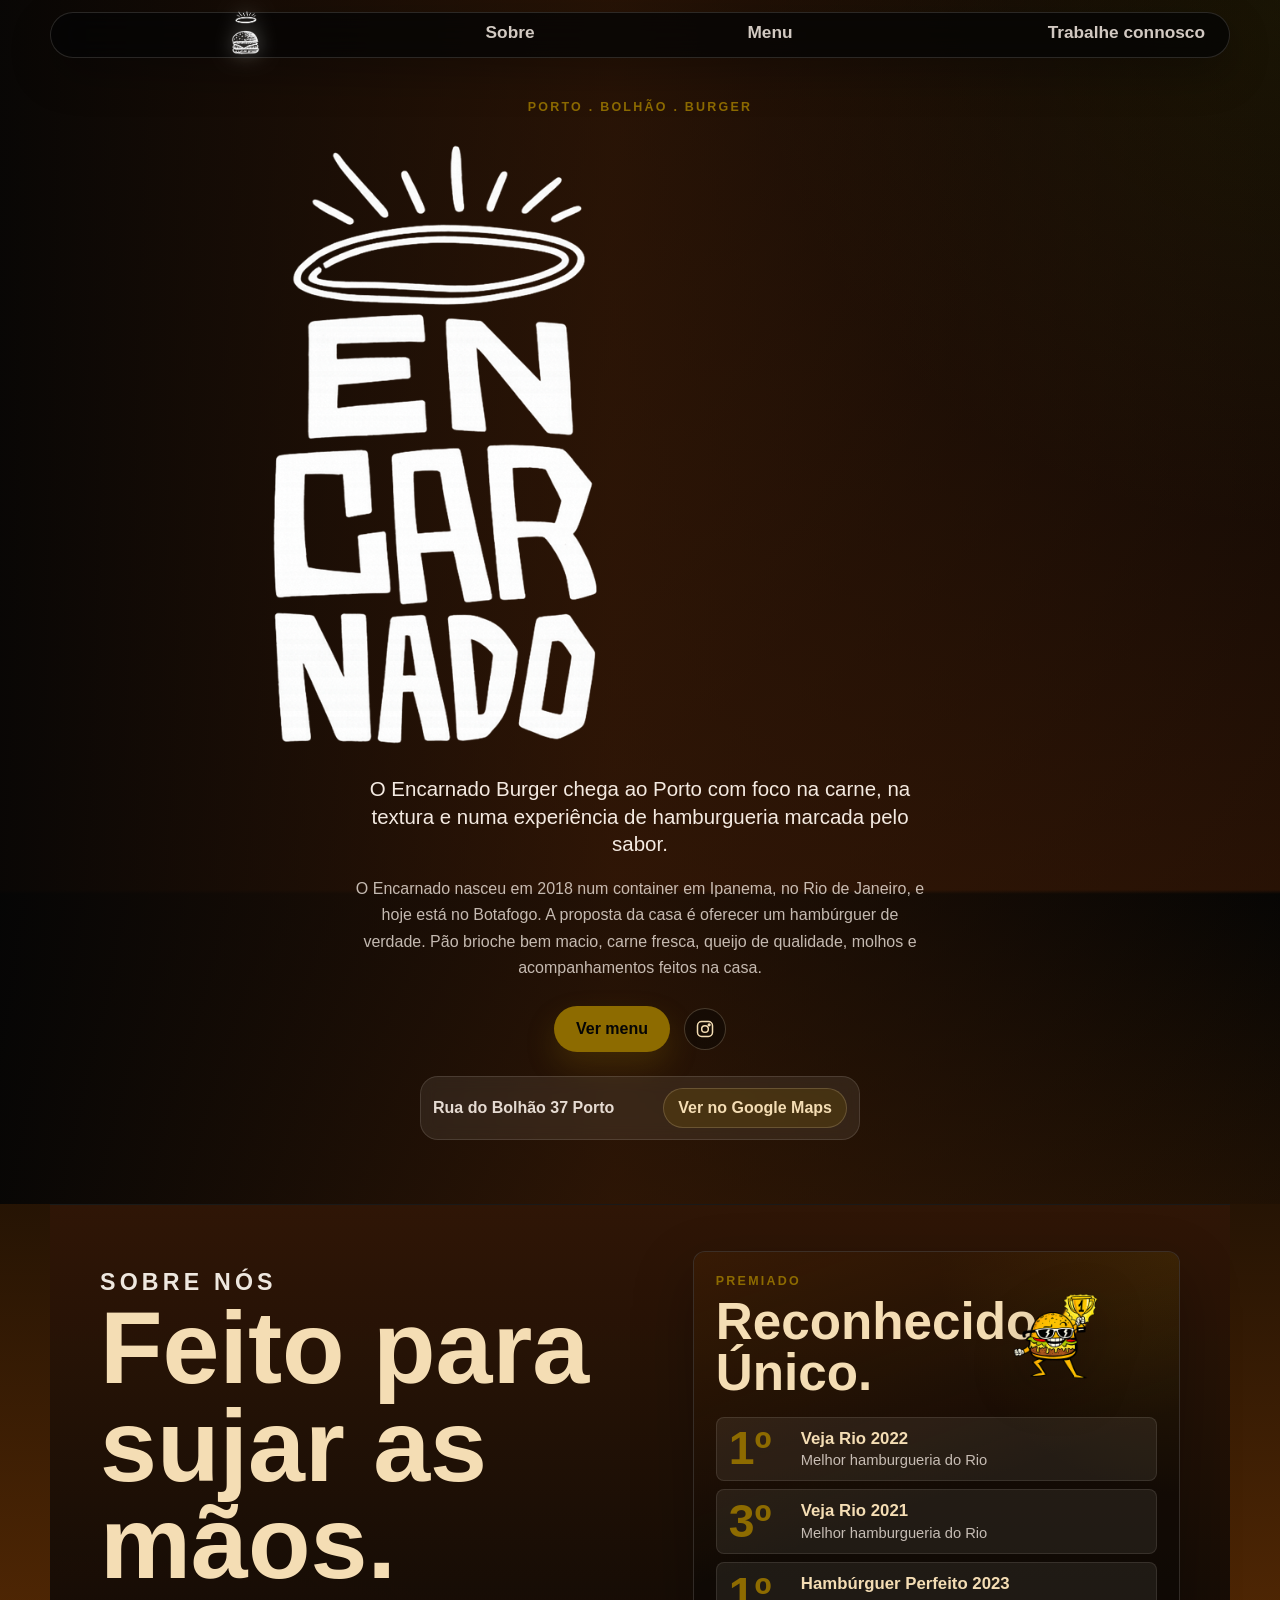
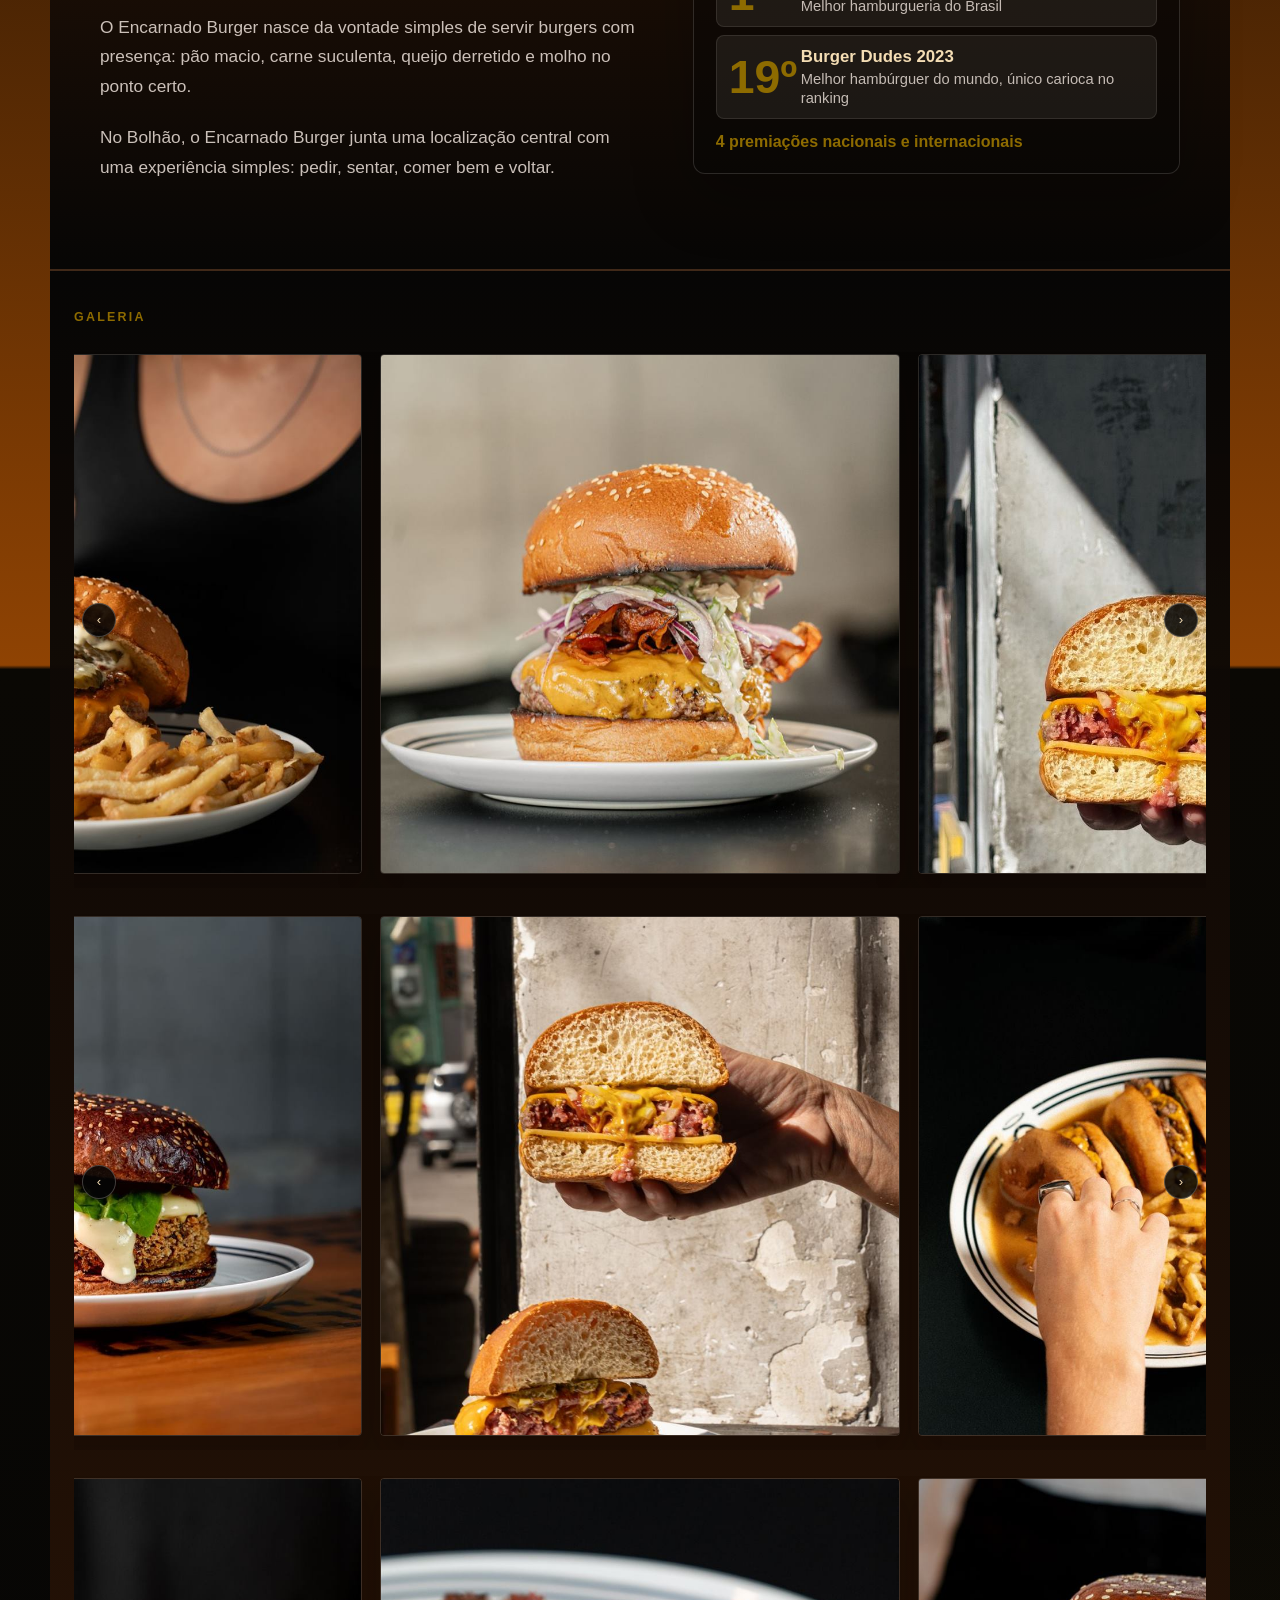
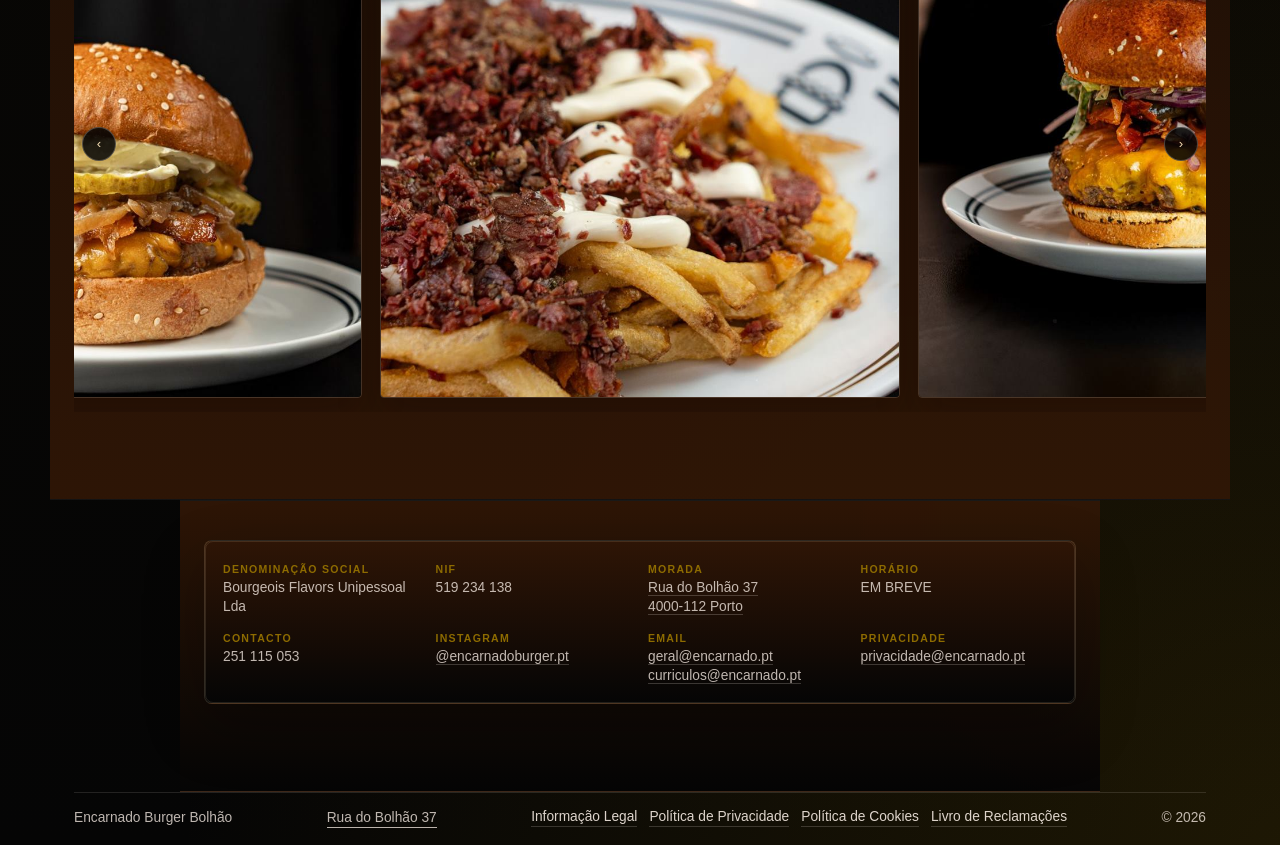
==== commit f073e798: "Centralizar hero desktop e ajustar cabecalho" ====
--- a/index.html
+++ b/index.html
@@ -10,7 +10,7 @@
     />
     <meta name="format-detection" content="telephone=no" />
     <link rel="icon" type="image/png" href="assets/favicon.png" />
-    <link rel="stylesheet" href="styles.css?v=menu-clean-1" />
+    <link rel="stylesheet" href="styles.css?v=desktop-align-1" />
   </head>
   <body>
     <header class="hero" id="topo">
--- a/styles.css
+++ b/styles.css
@@ -107,7 +107,7 @@
 
 .nav-links {
   display: grid;
-  grid-template-columns: repeat(4, minmax(0, 1fr));
+  grid-template-columns: 1.08fr 0.92fr 0.92fr 1.08fr;
   align-items: center;
   justify-items: center;
   gap: 0;
@@ -139,6 +139,7 @@
   padding: 0;
   border-bottom: 0;
   justify-self: start;
+  transform: translateX(18px);
 }
 
 .nav-logo-link img {
@@ -155,9 +156,14 @@
 .hero-content {
   display: grid;
   grid-template-columns: minmax(0, 760px);
+  justify-content: center;
   gap: 24px;
   align-items: center;
   padding-top: 76px;
+}
+
+.hero-copy {
+  text-align: center;
 }
 
 .hero-logo {
@@ -207,7 +213,7 @@
 
 .hero-kicker {
   max-width: 34rem;
-  margin: 18px 0 0;
+  margin: 18px auto 0;
   font-size: 1.28rem;
   line-height: 1.35;
   color: rgba(255, 245, 237, 0.95);
@@ -223,7 +229,7 @@
 
 .hero-text {
   max-width: 36rem;
-  margin: 18px 0 0;
+  margin: 18px auto 0;
   color: rgba(255, 245, 237, 0.74);
   font-size: 1rem;
 }
@@ -2208,6 +2214,7 @@
     width: 24px;
     height: 24px;
     flex-basis: 24px;
+    transform: none;
   }
 
   .nav-logo-link img {
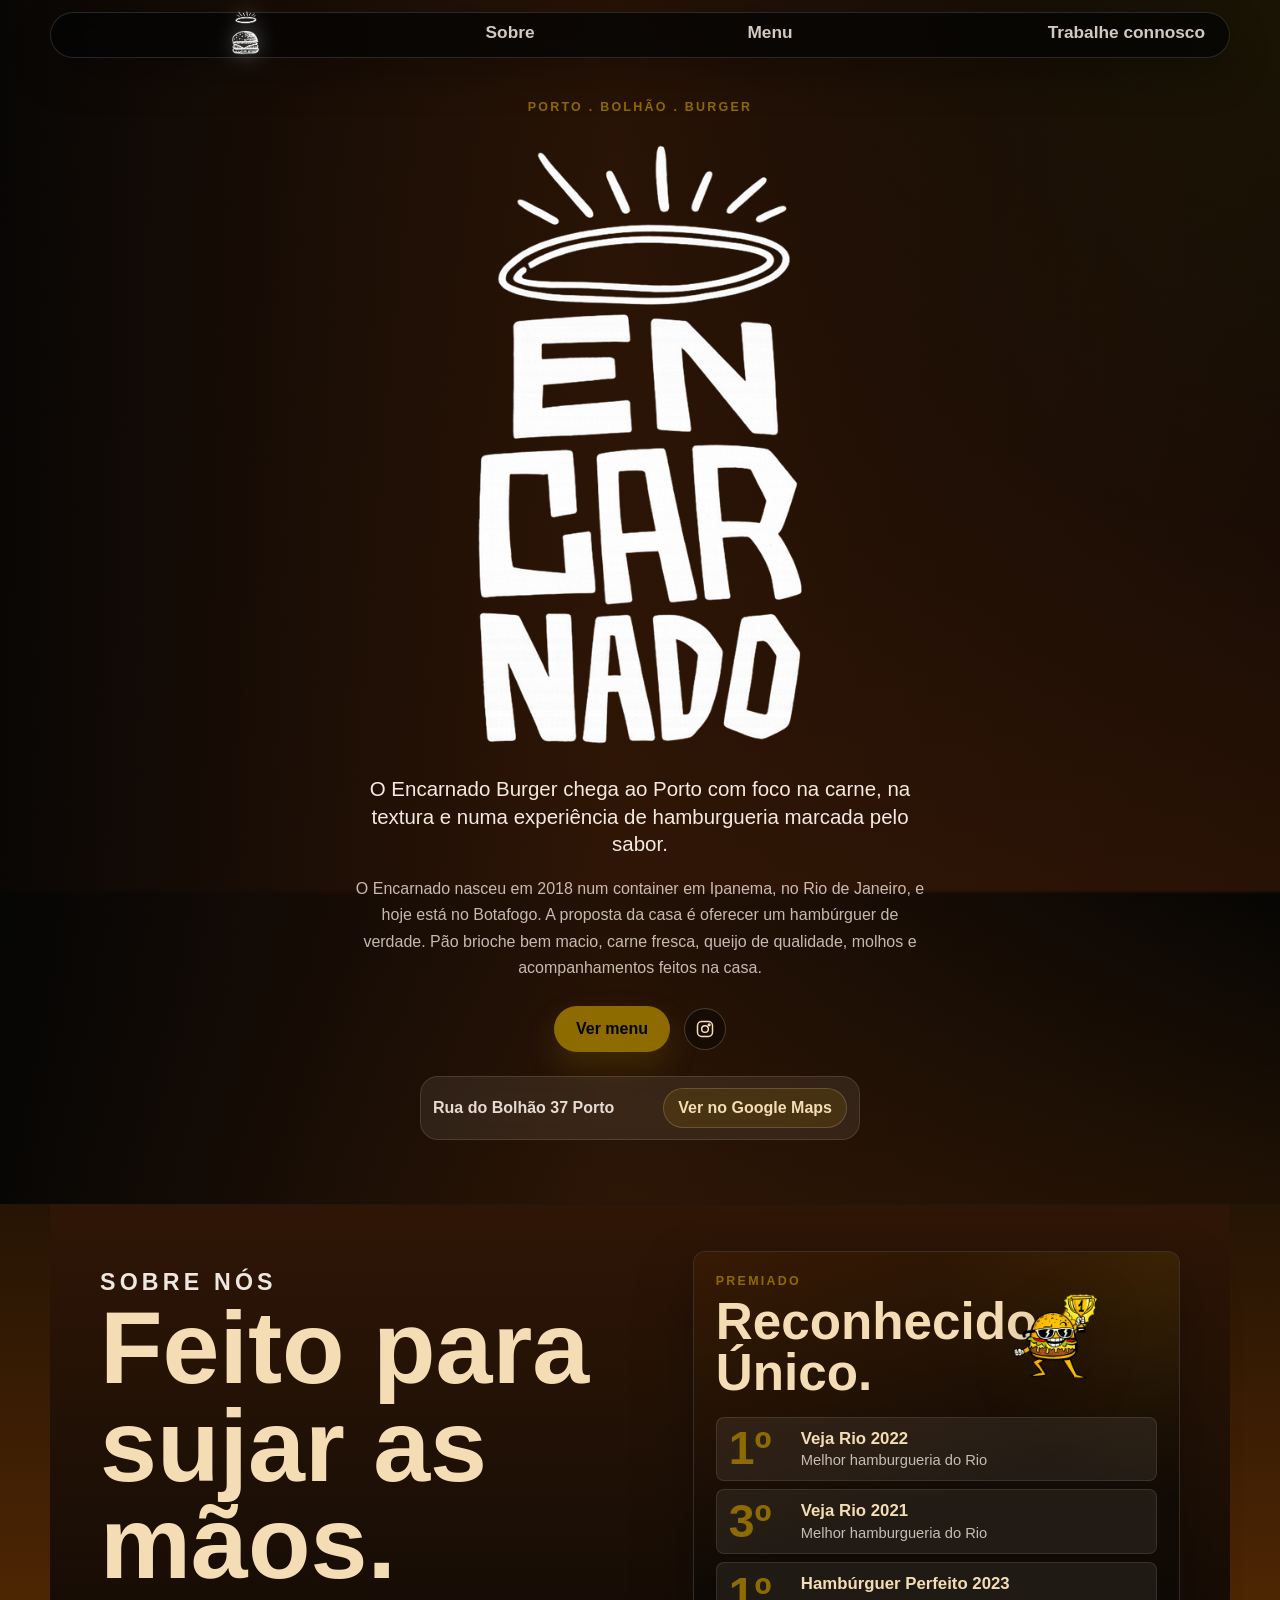
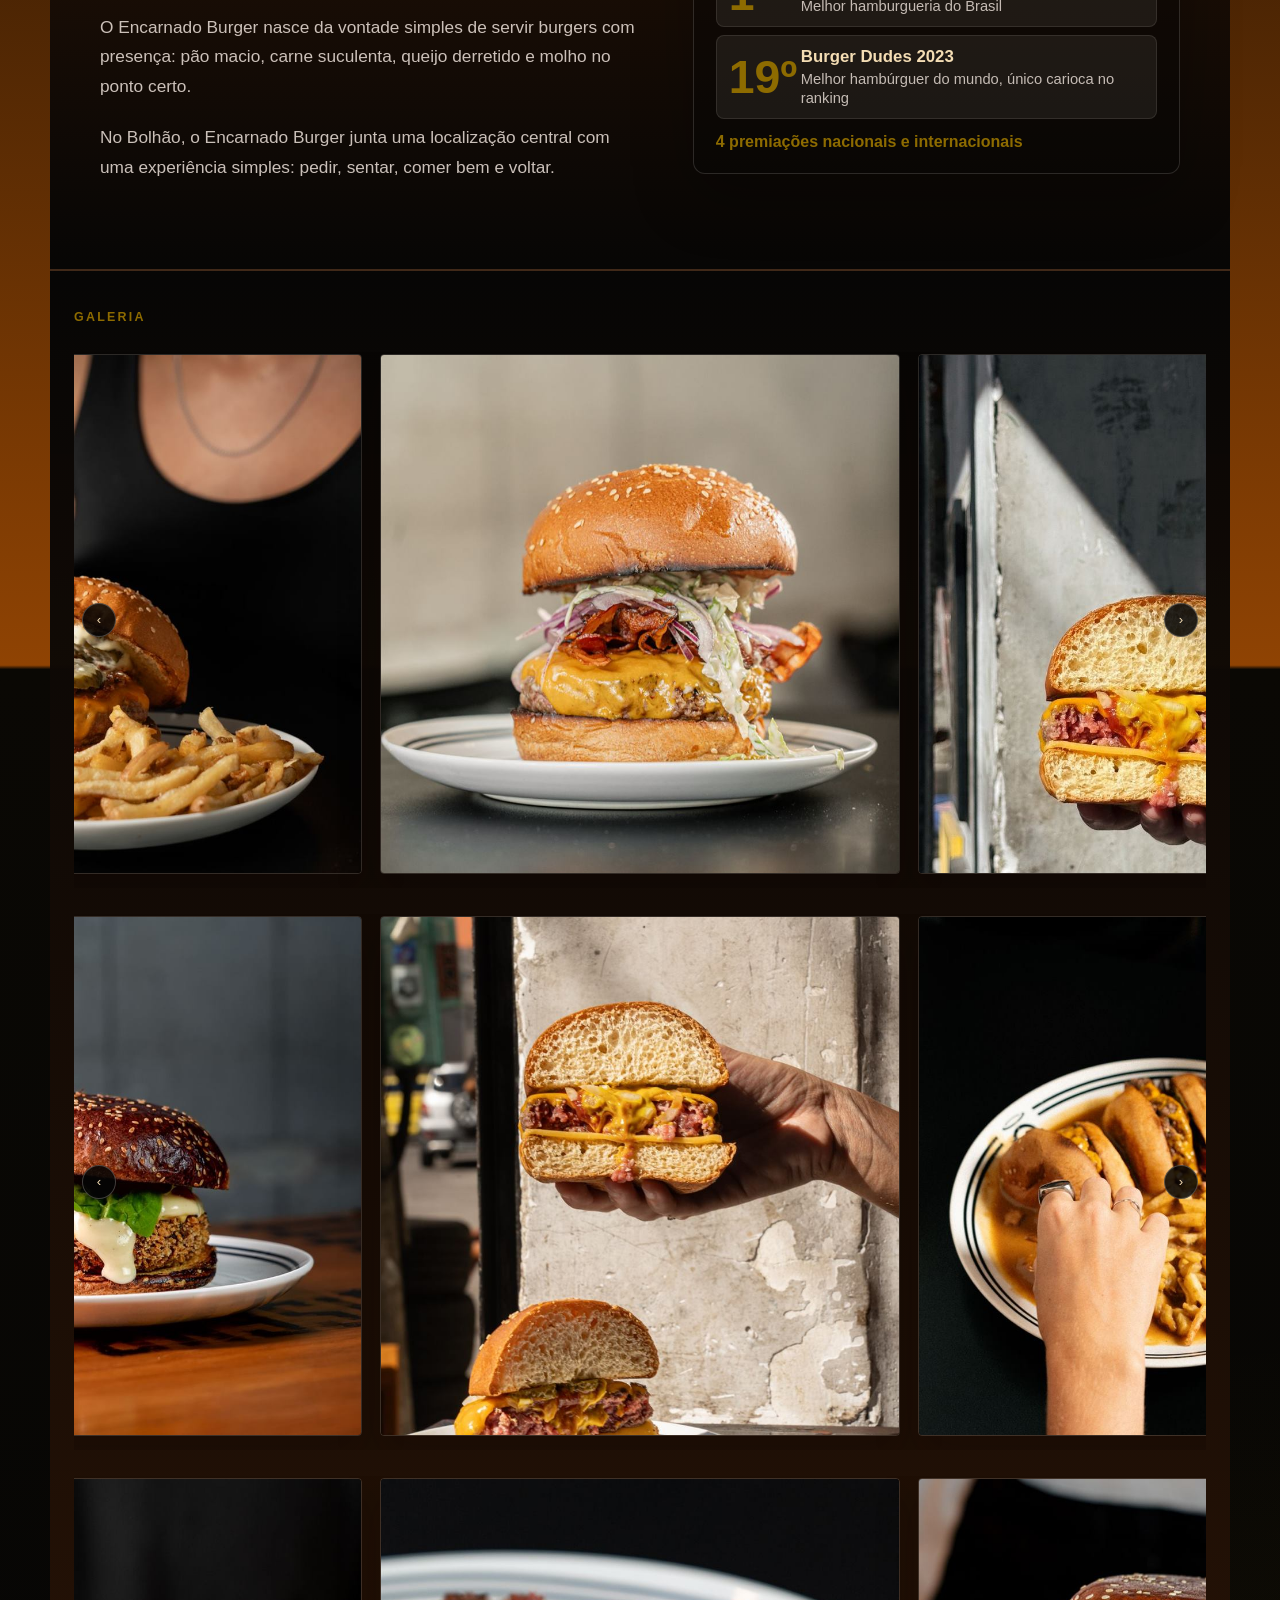
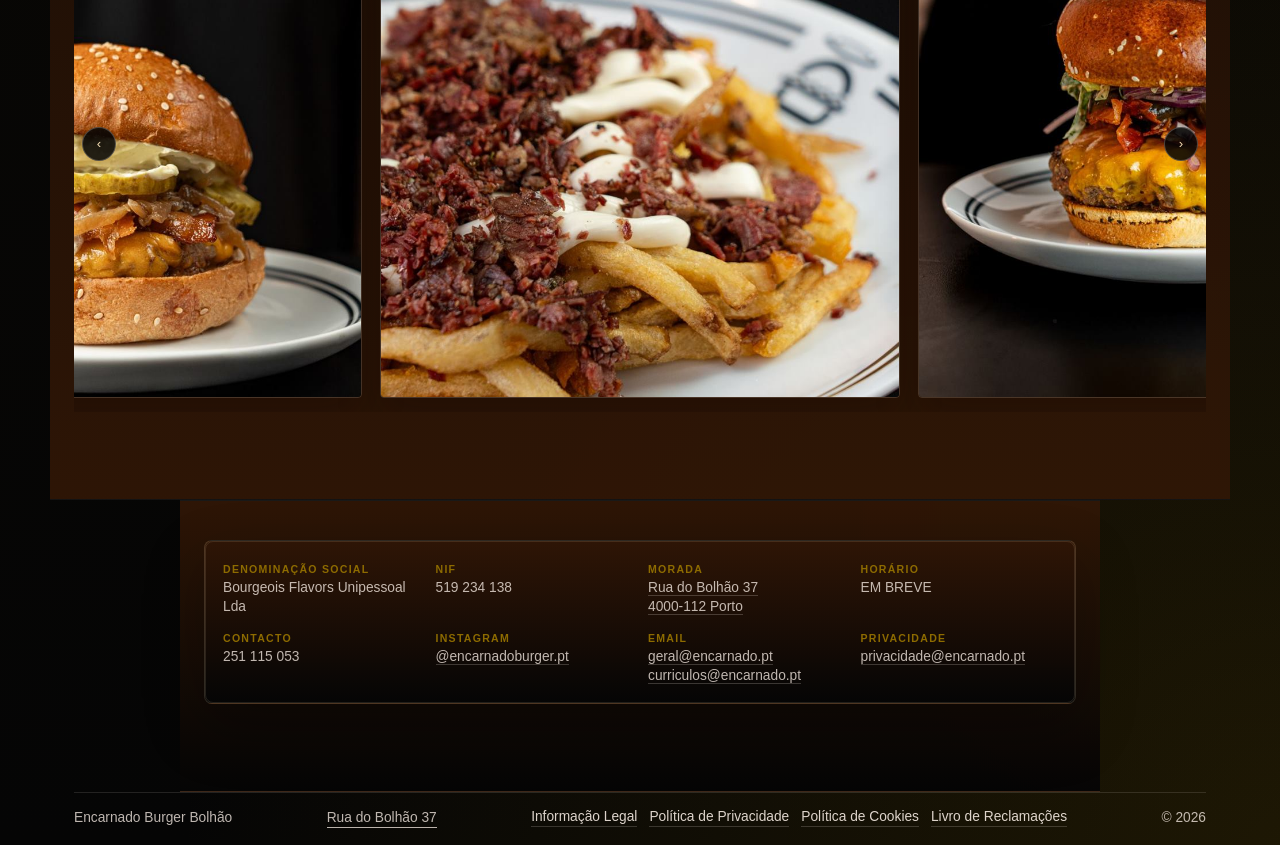
==== commit 7678facb: "Centralizar logo principal" ====
--- a/index.html
+++ b/index.html
@@ -10,7 +10,7 @@
     />
     <meta name="format-detection" content="telephone=no" />
     <link rel="icon" type="image/png" href="assets/favicon.png" />
-    <link rel="stylesheet" href="styles.css?v=desktop-align-1" />
+    <link rel="stylesheet" href="styles.css?v=logo-center-1" />
   </head>
   <body>
     <header class="hero" id="topo">
--- a/styles.css
+++ b/styles.css
@@ -168,7 +168,7 @@
 
 .hero-logo {
   width: min(351px, 65vw);
-  margin: 18px 0 0;
+  margin: 18px auto 0;
 }
 
 .eyebrow {
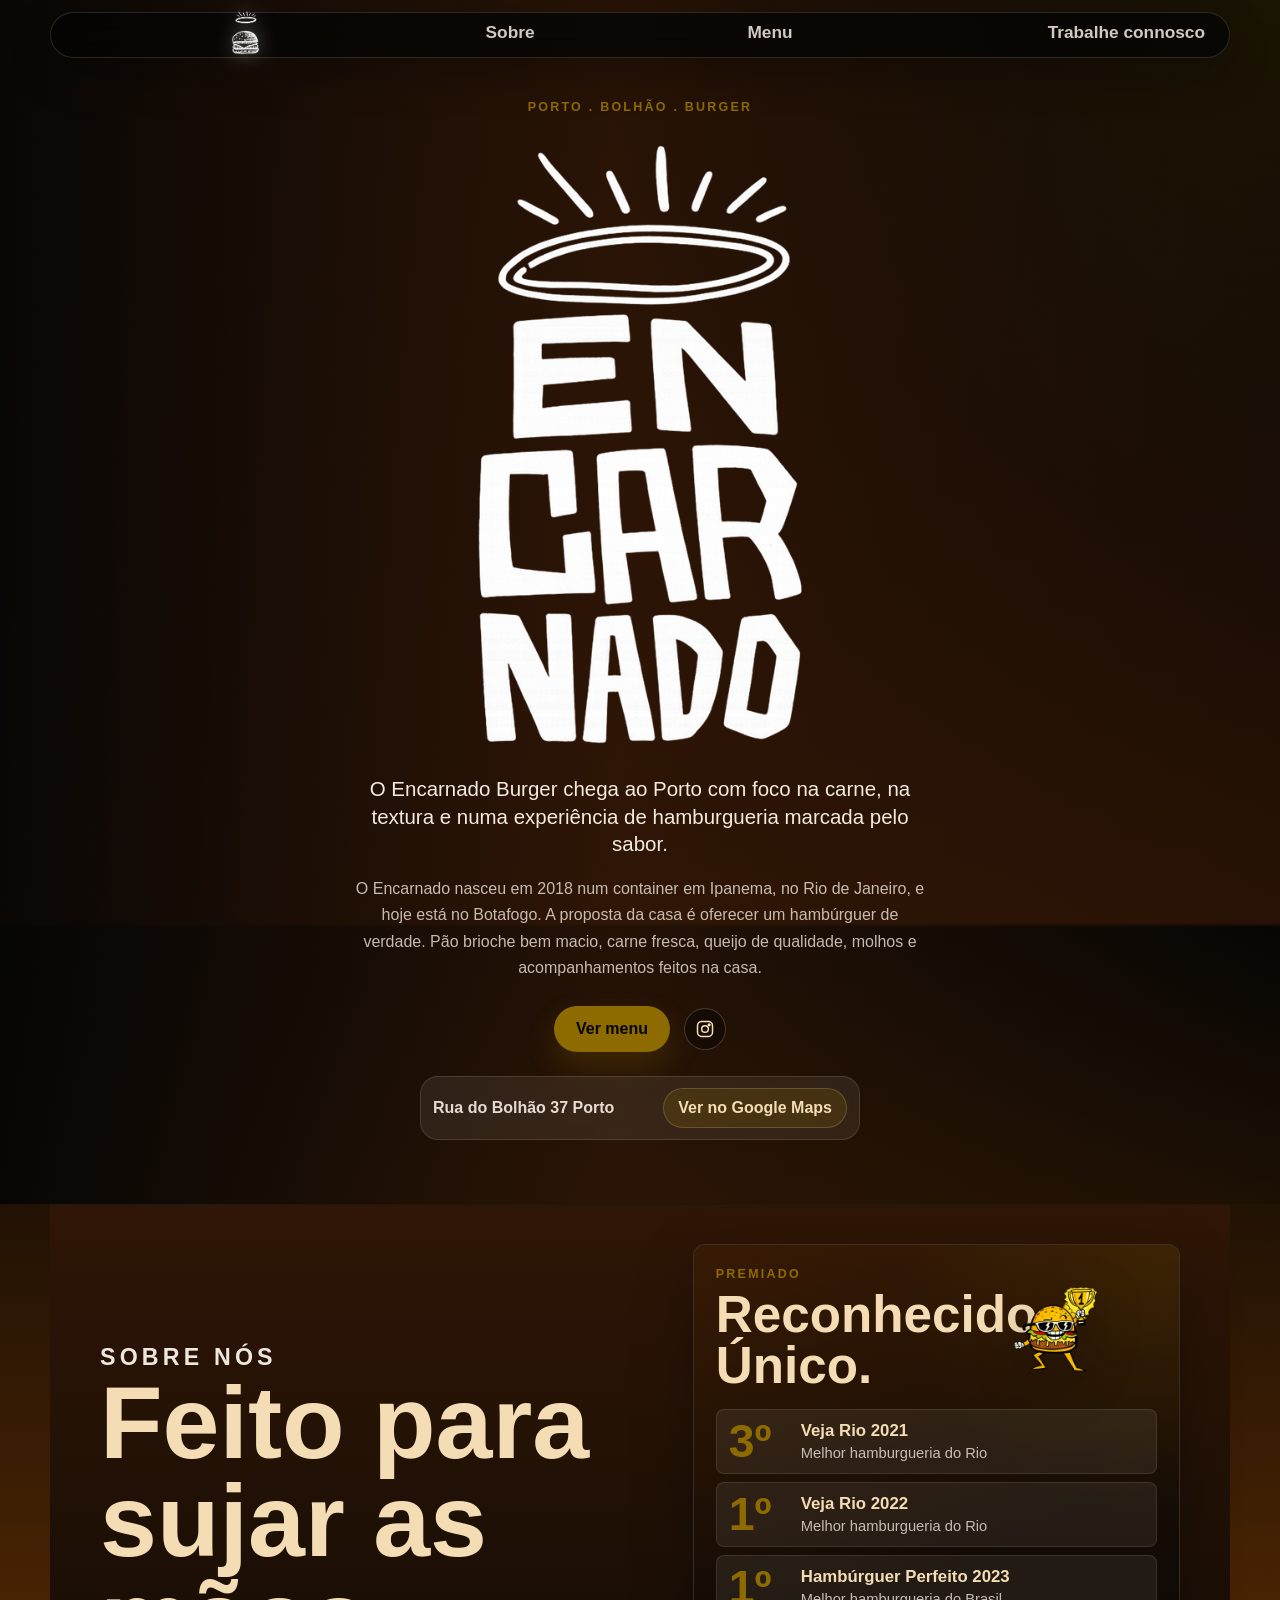
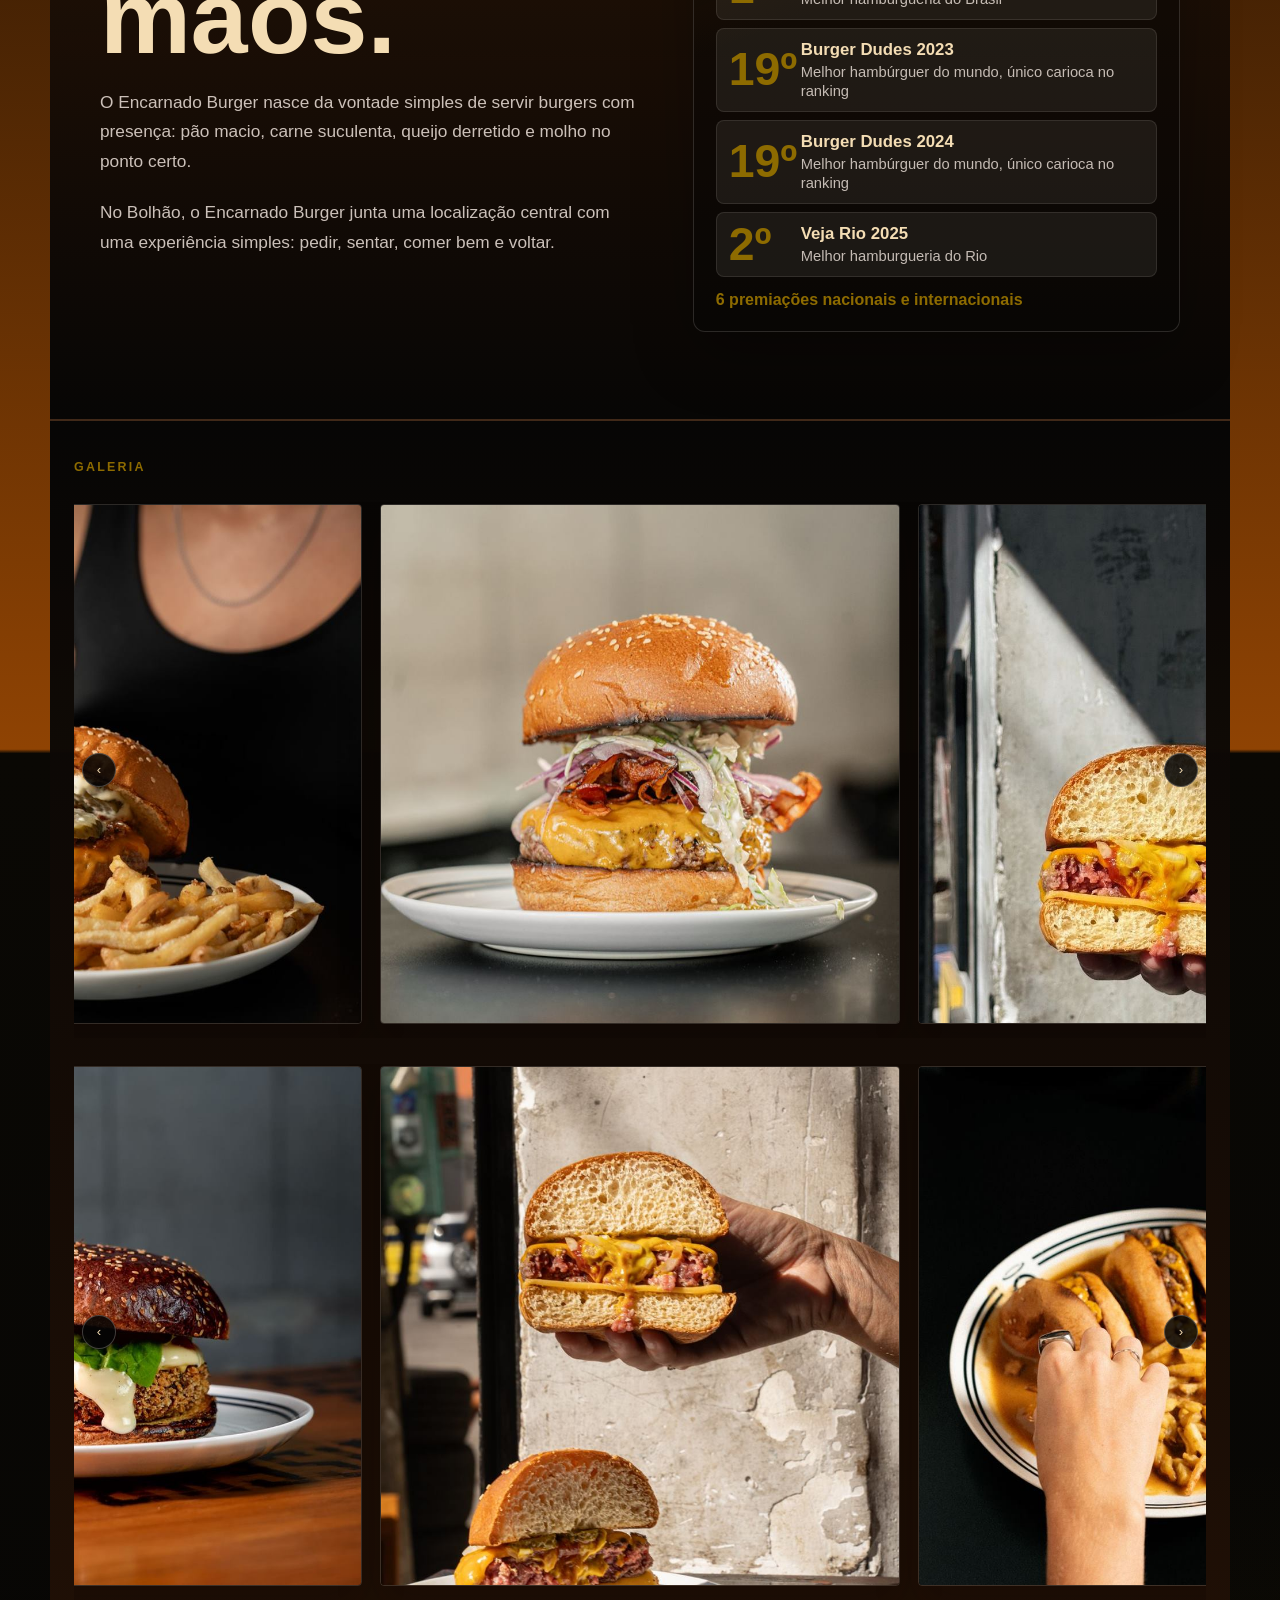
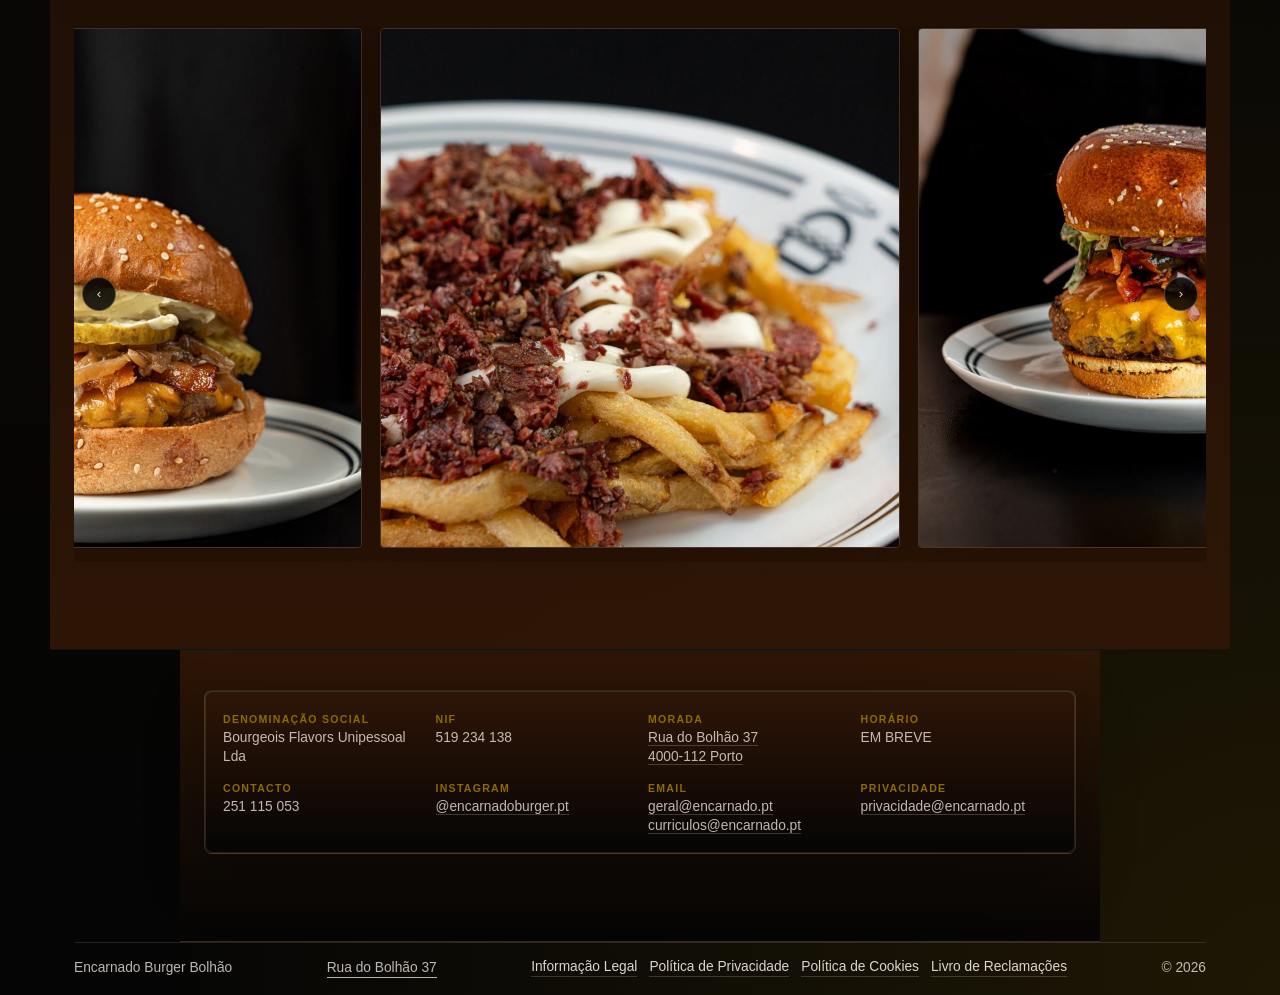
==== commit 6982eacc: "Atualizar lista de premiacoes" ====
--- a/index.html
+++ b/index.html
@@ -109,14 +109,14 @@
             </div>
             <ul class="awards-list">
               <li>
+                <strong>3º</strong>
+                <span><b>Veja Rio 2021</b> Melhor hamburgueria do Rio</span>
+              </li>
+              <li>
                 <strong>1º</strong>
                 <span><b>Veja Rio 2022</b> Melhor hamburgueria do Rio</span>
               </li>
               <li>
-                <strong>3º</strong>
-                <span><b>Veja Rio 2021</b> Melhor hamburgueria do Rio</span>
-              </li>
-              <li>
                 <strong>1º</strong>
                 <span><b>Hambúrguer Perfeito 2023</b> Melhor hamburgueria do Brasil</span>
               </li>
@@ -124,8 +124,16 @@
                 <strong>19º</strong>
                 <span><b>Burger Dudes 2023</b> Melhor hambúrguer do mundo, único carioca no ranking</span>
               </li>
+              <li>
+                <strong>19º</strong>
+                <span><b>Burger Dudes 2024</b> Melhor hambúrguer do mundo, único carioca no ranking</span>
+              </li>
+              <li>
+                <strong>2º</strong>
+                <span><b>Veja Rio 2025</b> Melhor hamburgueria do Rio</span>
+              </li>
             </ul>
-            <p class="awards-note">4 premiações nacionais e internacionais</p>
+            <p class="awards-note">6 premiações nacionais e internacionais</p>
           </div>
         </div>
       </section>
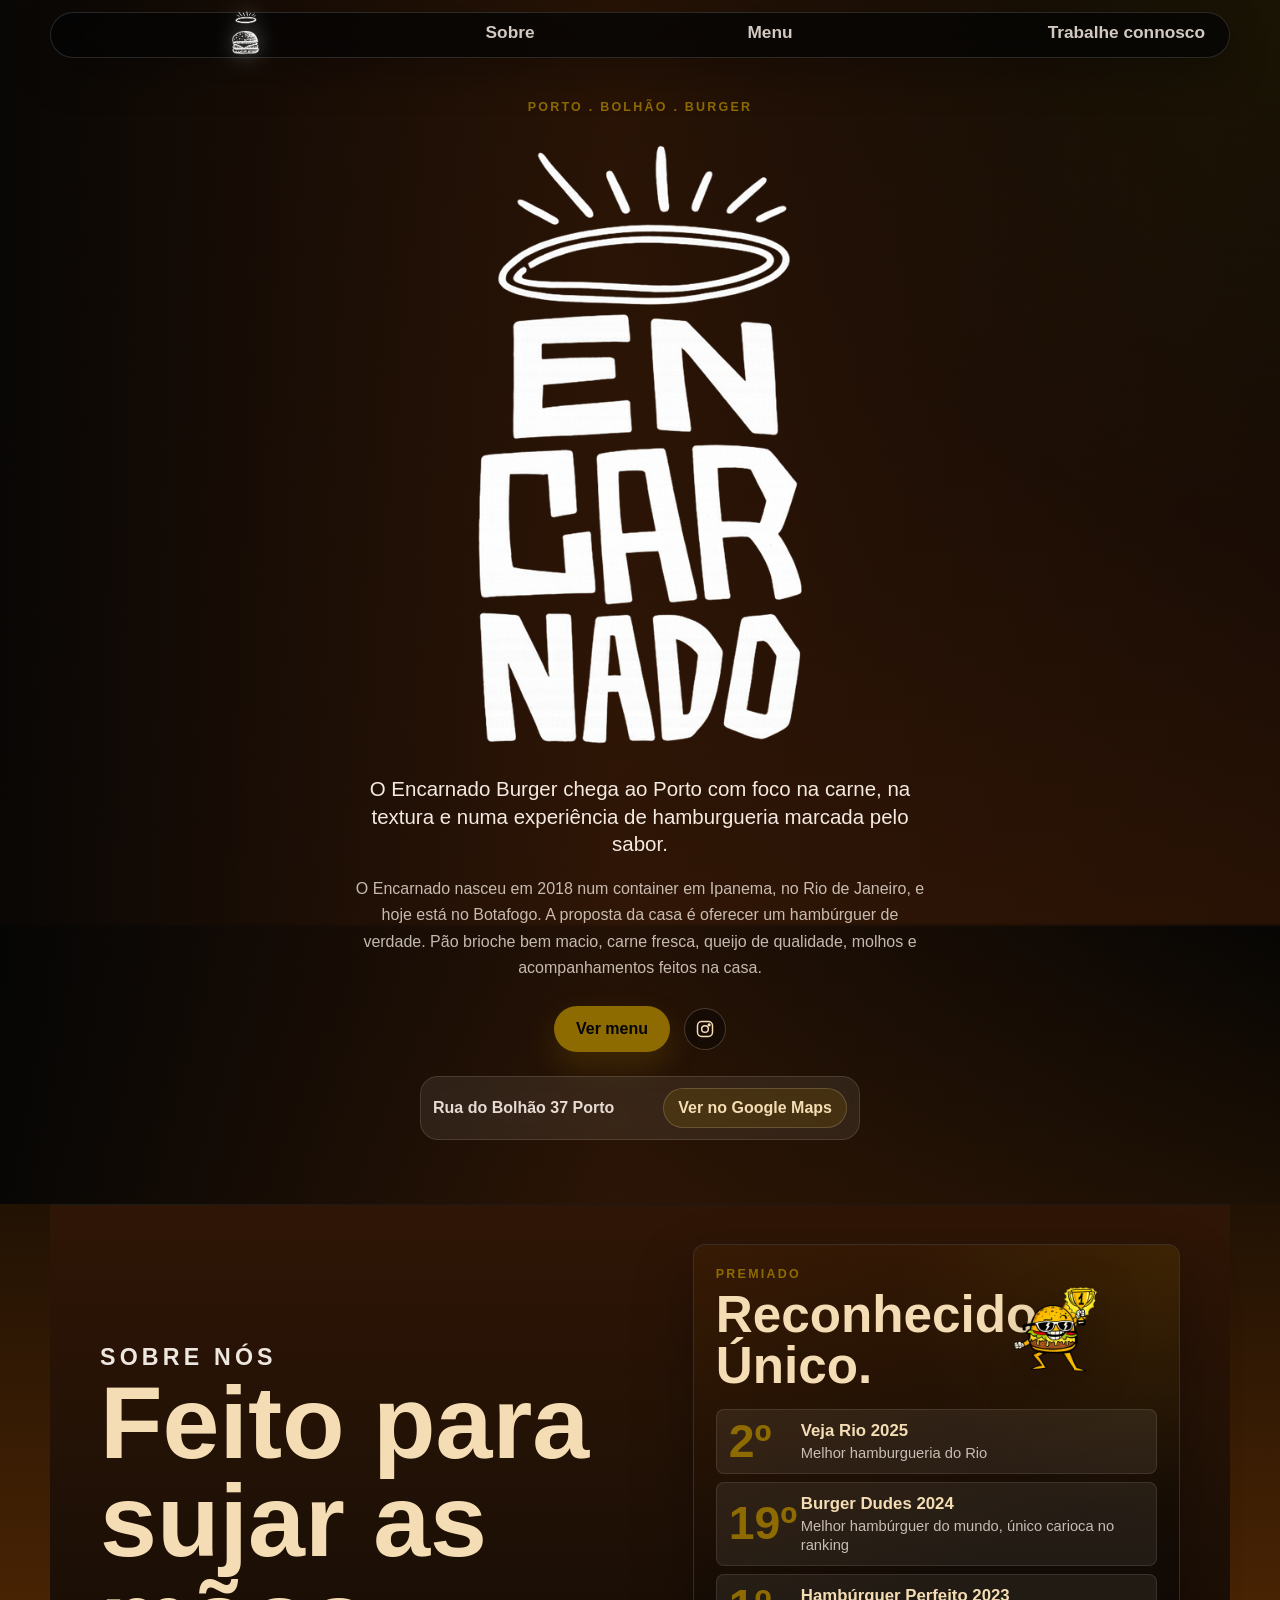
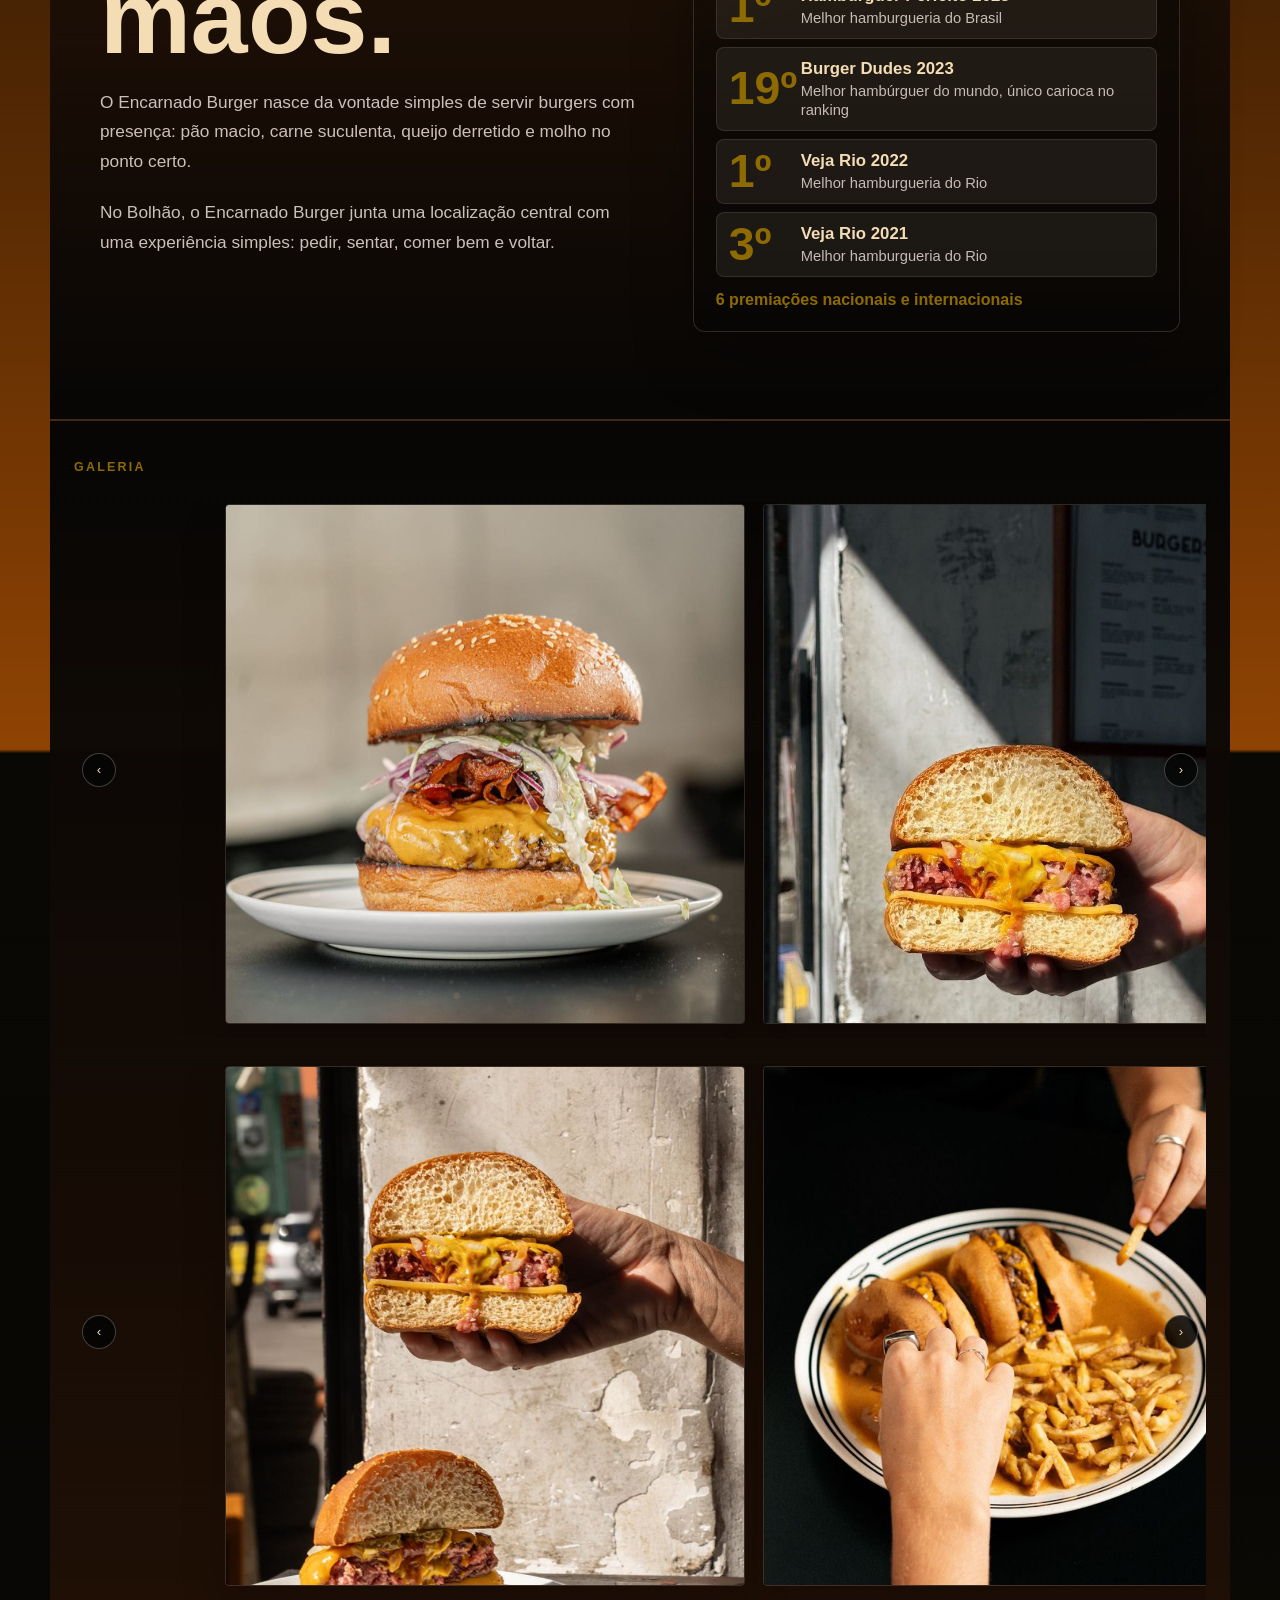
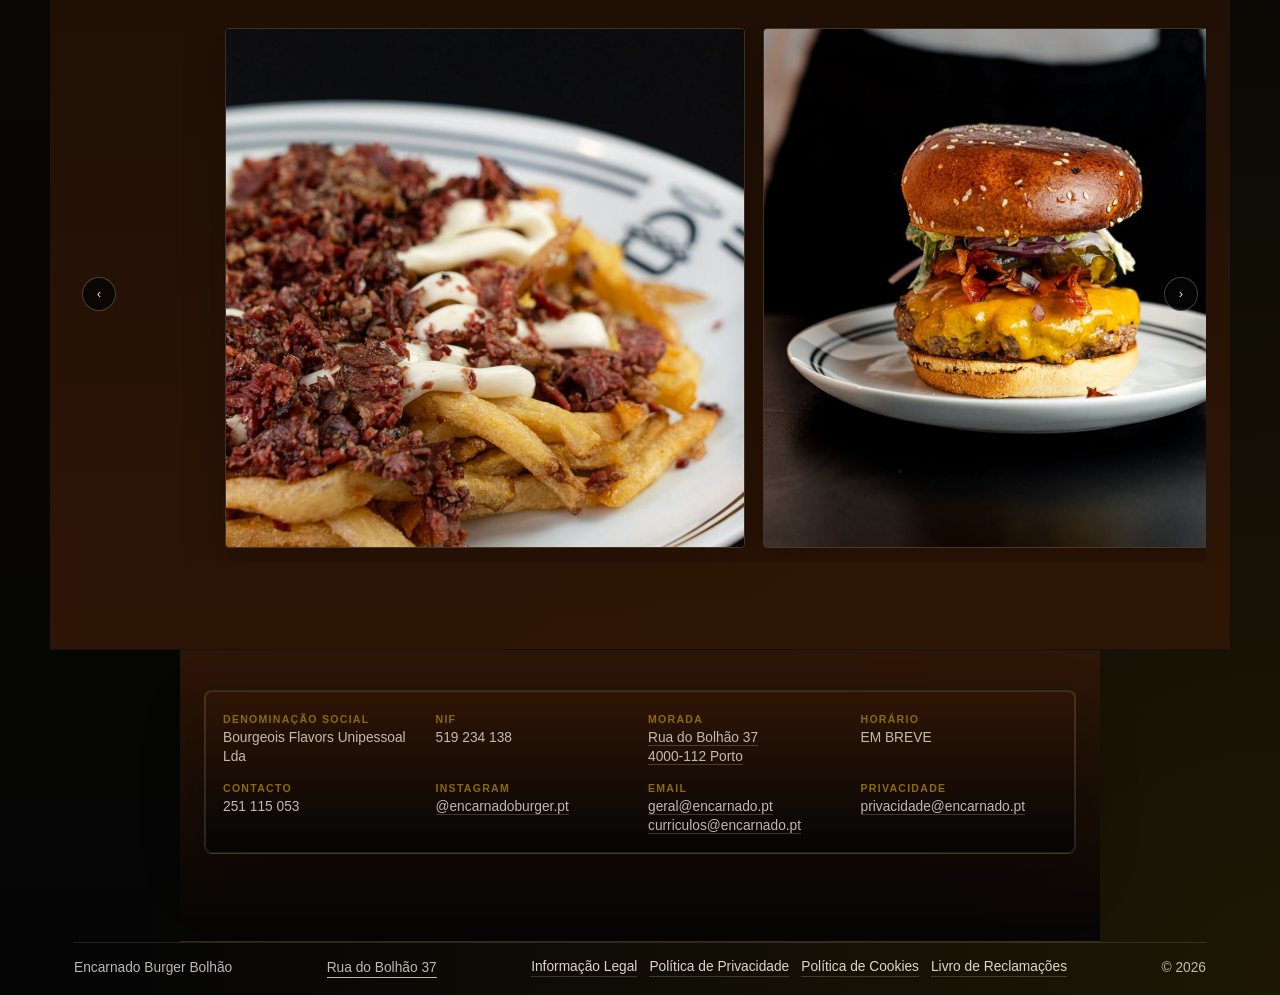
==== commit a8511896: "Inverter ordem das premiacoes" ====
--- a/index.html
+++ b/index.html
@@ -109,28 +109,28 @@
             </div>
             <ul class="awards-list">
               <li>
+                <strong>2º</strong>
+                <span><b>Veja Rio 2025</b> Melhor hamburgueria do Rio</span>
+              </li>
+              <li>
+                <strong>19º</strong>
+                <span><b>Burger Dudes 2024</b> Melhor hambúrguer do mundo, único carioca no ranking</span>
+              </li>
+              <li>
+                <strong>1º</strong>
+                <span><b>Hambúrguer Perfeito 2023</b> Melhor hamburgueria do Brasil</span>
+              </li>
+              <li>
+                <strong>19º</strong>
+                <span><b>Burger Dudes 2023</b> Melhor hambúrguer do mundo, único carioca no ranking</span>
+              </li>
+              <li>
+                <strong>1º</strong>
+                <span><b>Veja Rio 2022</b> Melhor hamburgueria do Rio</span>
+              </li>
+              <li>
                 <strong>3º</strong>
                 <span><b>Veja Rio 2021</b> Melhor hamburgueria do Rio</span>
-              </li>
-              <li>
-                <strong>1º</strong>
-                <span><b>Veja Rio 2022</b> Melhor hamburgueria do Rio</span>
-              </li>
-              <li>
-                <strong>1º</strong>
-                <span><b>Hambúrguer Perfeito 2023</b> Melhor hamburgueria do Brasil</span>
-              </li>
-              <li>
-                <strong>19º</strong>
-                <span><b>Burger Dudes 2023</b> Melhor hambúrguer do mundo, único carioca no ranking</span>
-              </li>
-              <li>
-                <strong>19º</strong>
-                <span><b>Burger Dudes 2024</b> Melhor hambúrguer do mundo, único carioca no ranking</span>
-              </li>
-              <li>
-                <strong>2º</strong>
-                <span><b>Veja Rio 2025</b> Melhor hamburgueria do Rio</span>
               </li>
             </ul>
             <p class="awards-note">6 premiações nacionais e internacionais</p>
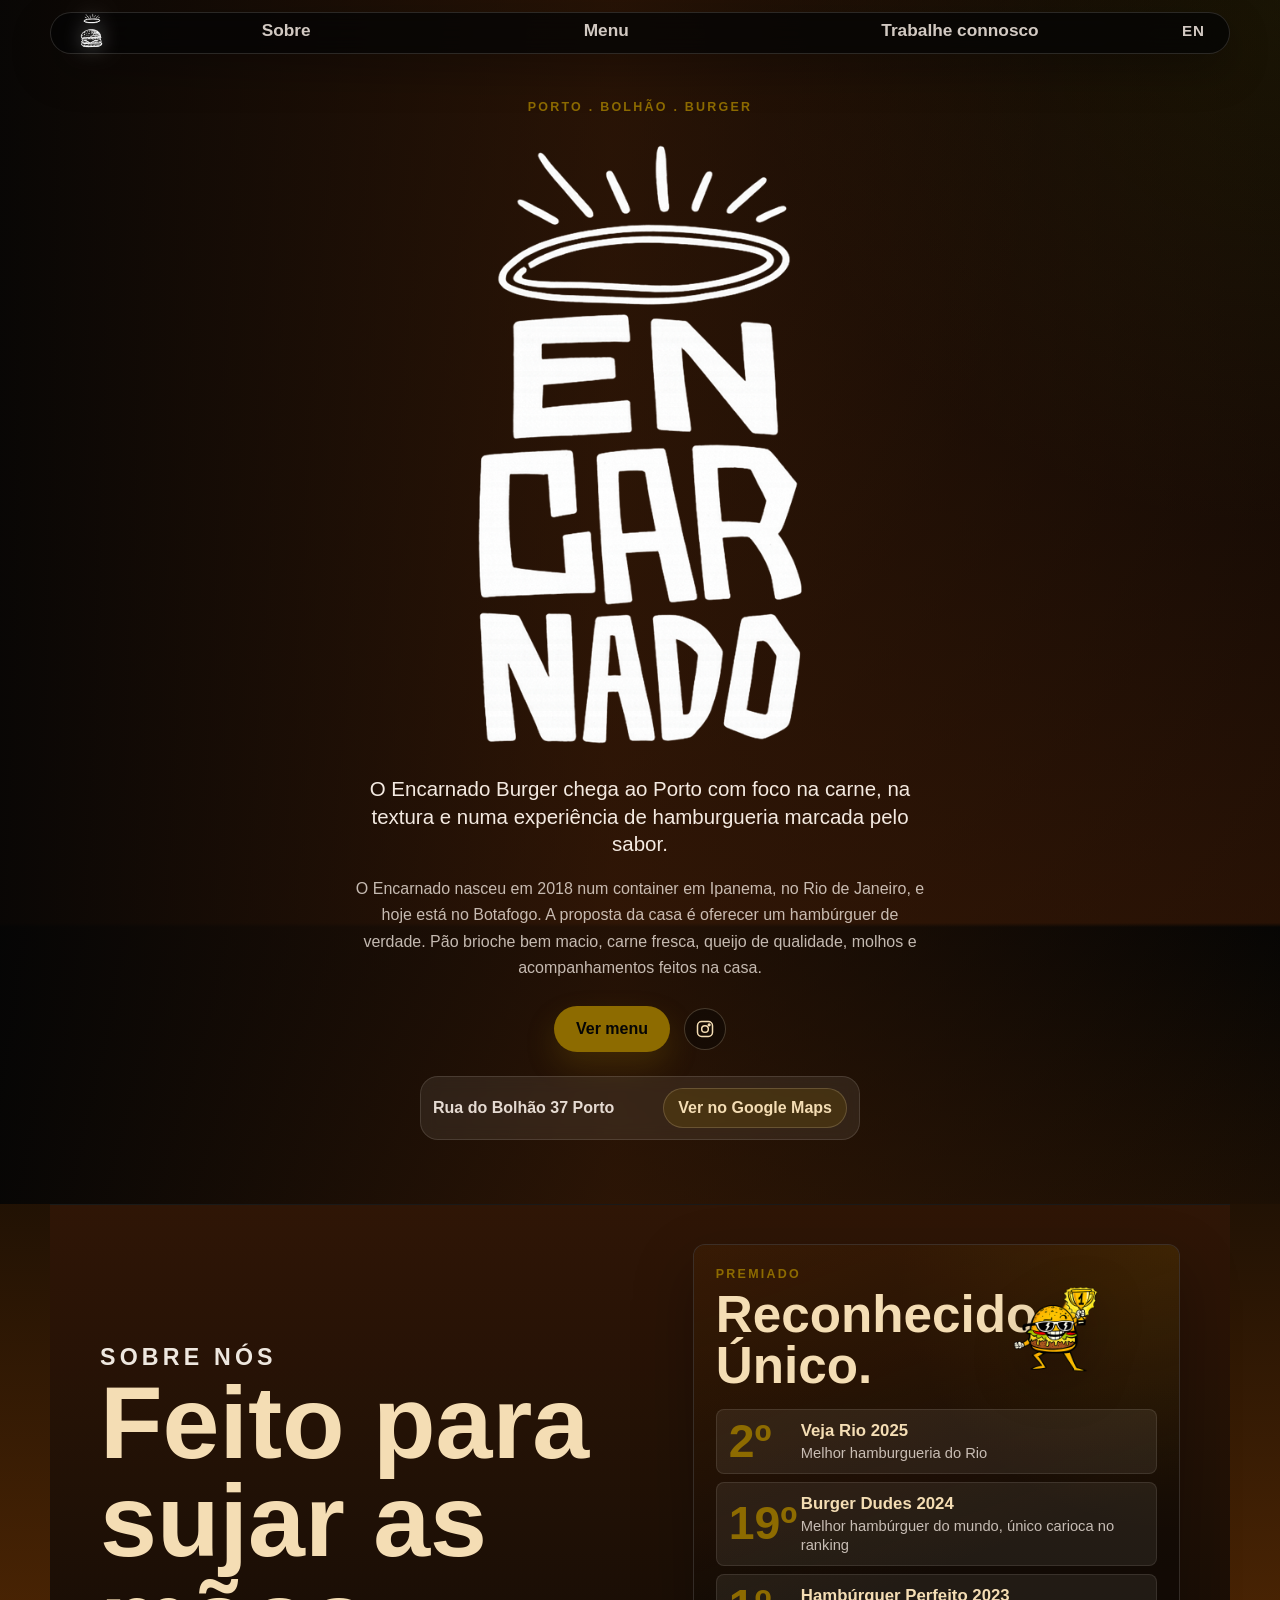
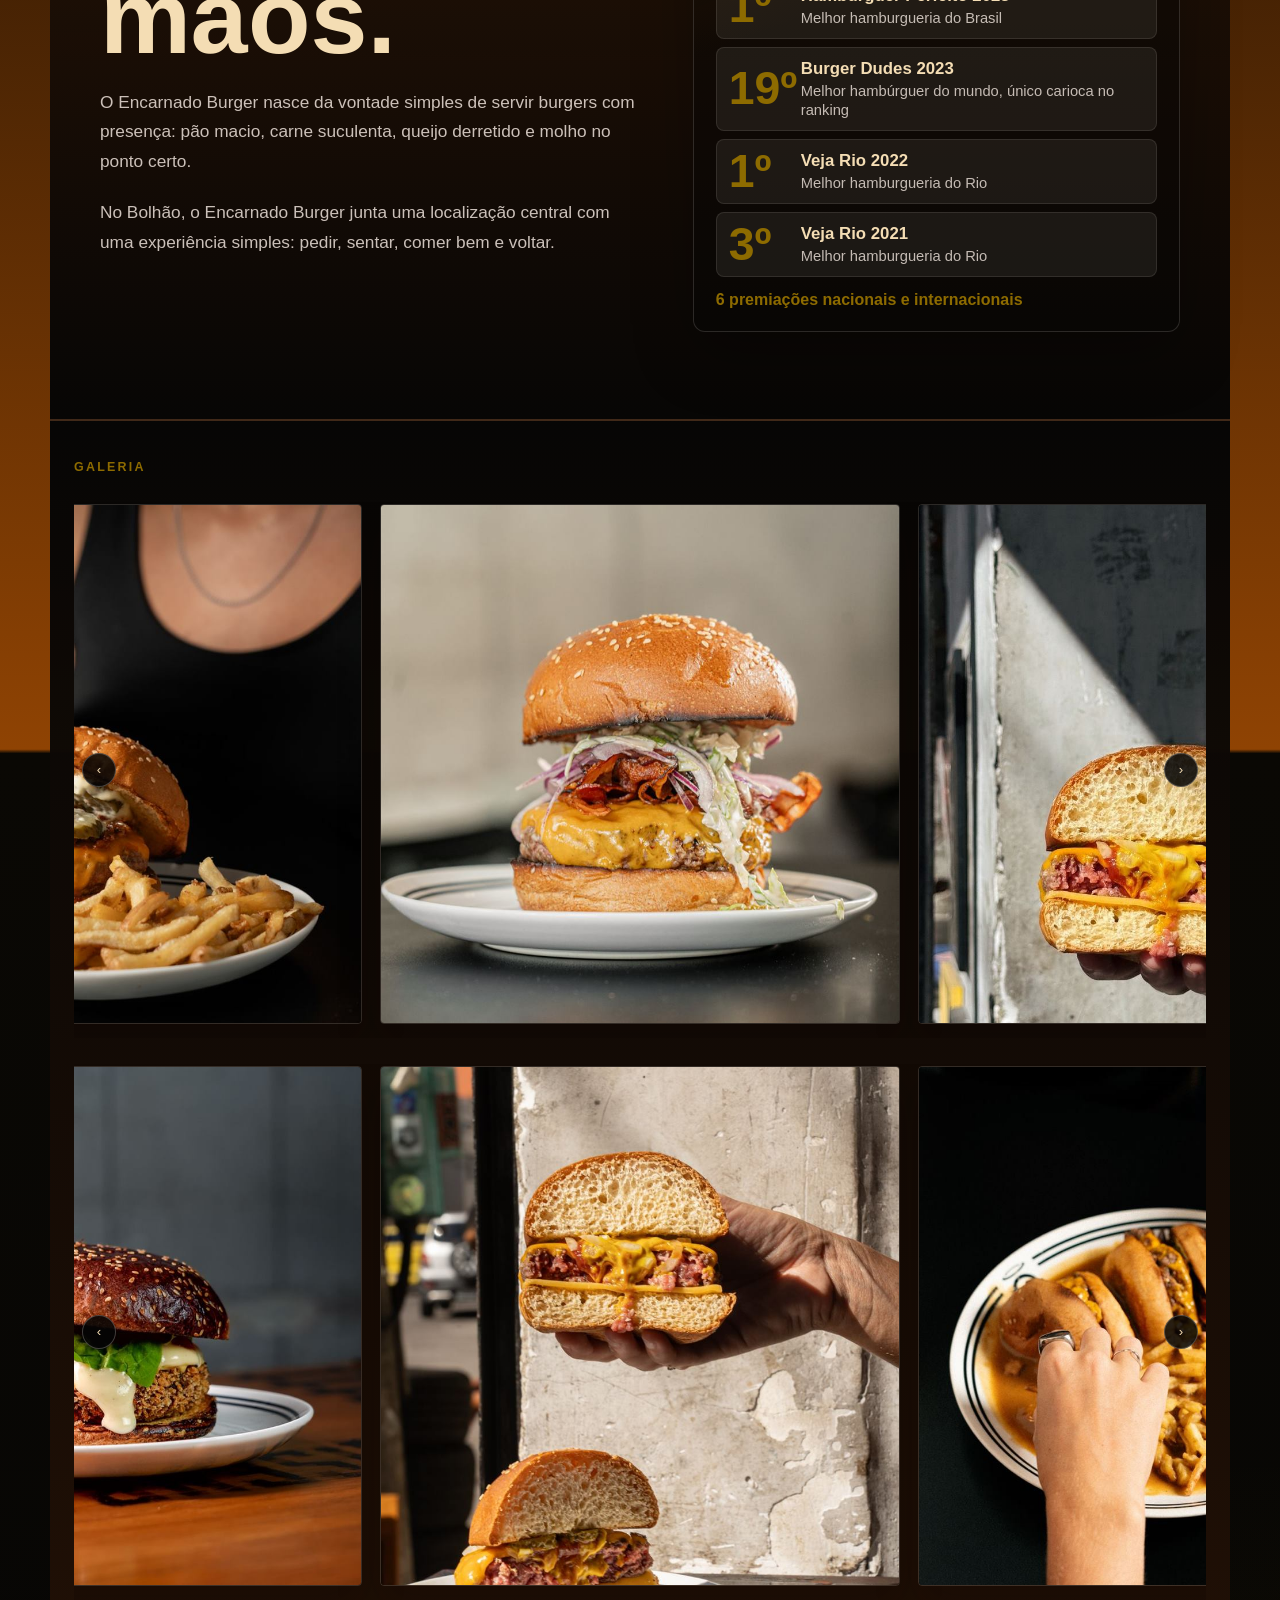
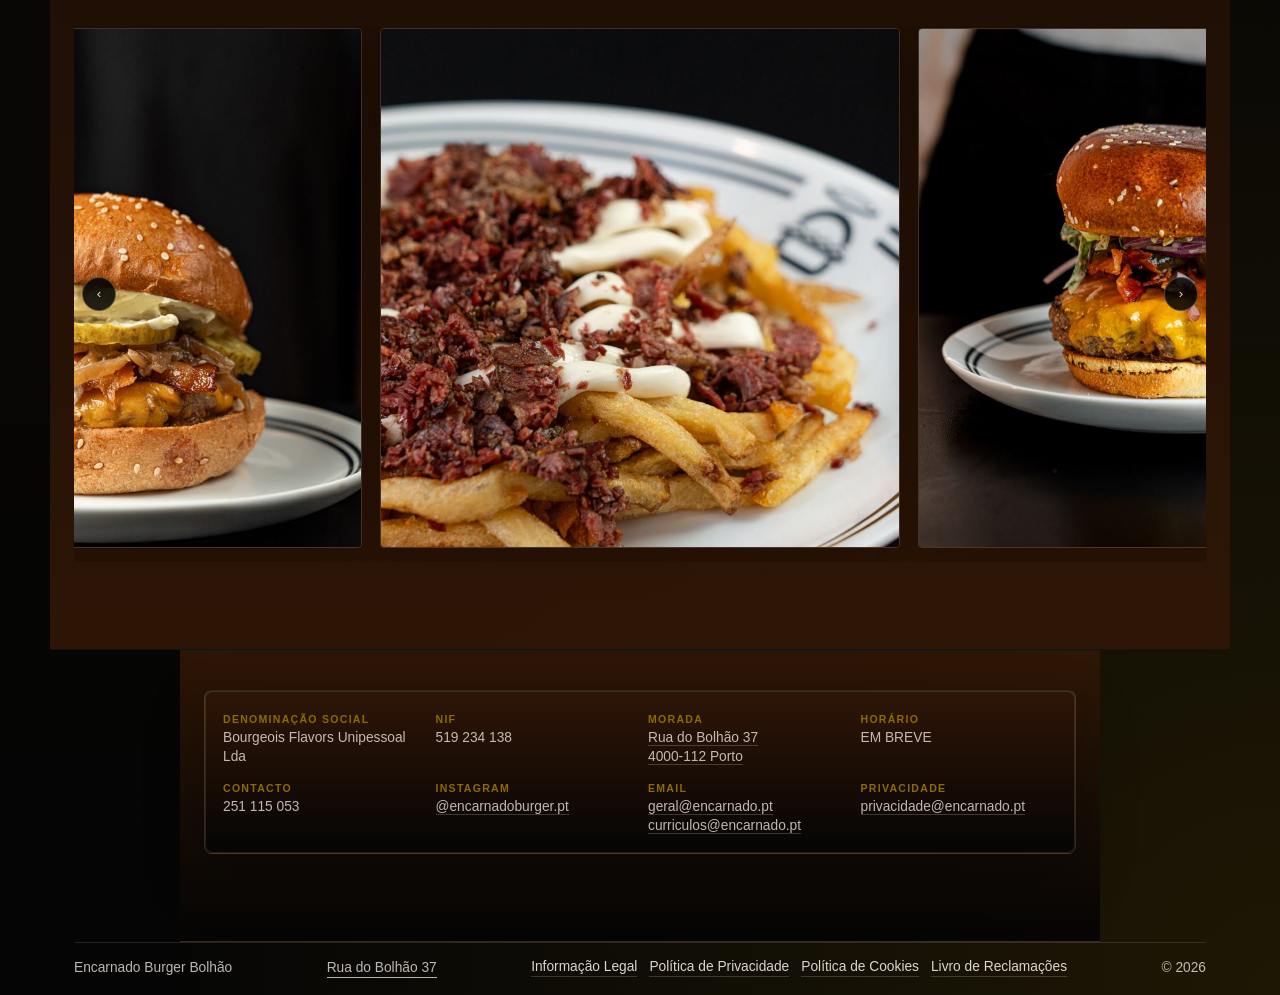
==== commit 42b69084: "Adicionar versao inglesa e seletor de idioma" ====
--- a/index.html
+++ b/index.html
@@ -10,7 +10,7 @@
     />
     <meta name="format-detection" content="telephone=no" />
     <link rel="icon" type="image/png" href="assets/favicon.png" />
-    <link rel="stylesheet" href="styles.css?v=logo-center-1" />
+    <link rel="stylesheet" href="styles.css?v=en-nav-1" />
   </head>
   <body>
     <header class="hero" id="topo">
@@ -22,6 +22,7 @@
           <a href="#sobre">Sobre</a>
           <a href="menu.html">Menu</a>
           <a href="trabalhe-connosco.html">Trabalhe connosco</a>
+          <a class="language-link" href="index-en.html">EN</a>
         </div>
       </nav>
 
--- a/styles.css
+++ b/styles.css
@@ -107,10 +107,10 @@
 
 .nav-links {
   display: grid;
-  grid-template-columns: 1.08fr 0.92fr 0.92fr 1.08fr;
+  grid-template-columns: 32px minmax(max-content, 1fr) minmax(max-content, 1fr) minmax(max-content, 1.24fr) 32px;
   align-items: center;
   justify-items: center;
-  gap: 0;
+  column-gap: clamp(12px, 3vw, 48px);
   width: 100%;
   flex-wrap: nowrap;
   color: rgba(255, 245, 237, 0.82);
@@ -133,20 +133,26 @@
   display: inline-flex;
   align-items: center;
   justify-content: center;
-  width: 30px;
-  height: 30px;
-  flex: 0 0 30px;
+  width: 24px;
+  height: 24px;
+  flex: 0 0 24px;
   padding: 0;
   border-bottom: 0;
   justify-self: start;
-  transform: translateX(18px);
+  transform: none;
 }
 
 .nav-logo-link img {
   display: block;
-  width: 29px;
+  width: 23px;
   height: auto;
   filter: drop-shadow(0 0 10px rgba(255, 255, 255, 0.52));
+}
+
+.language-link {
+  justify-self: end;
+  font-size: 0.88em;
+  letter-spacing: 0.06em;
 }
 
 .nav-links a:hover {
@@ -746,7 +752,7 @@
   color: var(--paper);
   background:
     linear-gradient(90deg, rgba(5, 5, 5, 0.9), rgba(47, 22, 6, 0.72)),
-    url("assets/photos/burger-cut.jpg.tmp.jpg") center / cover;
+    url("assets/photos/burger-cut-bg.jpg") center / cover;
 }
 
 .menu-hero-copy {
@@ -1097,7 +1103,7 @@
   border-radius: 28px;
   background:
     linear-gradient(180deg, rgba(5, 5, 5, 0.18), rgba(47, 22, 6, 0.94)),
-    url("assets/photos/burger-hands.jpg.tmp.jpg") center / cover;
+    url("assets/photos/burger-hands-bg.jpg") center / cover;
   overflow: hidden;
 }
 
@@ -1681,7 +1687,7 @@
   color: var(--paper);
   background:
     linear-gradient(90deg, rgba(5, 5, 5, 0.96), rgba(47, 22, 6, 0.88)),
-    url("assets/photos/burger-cut.jpg.tmp.jpg") center / cover;
+    url("assets/photos/burger-cut-bg.jpg") center / cover;
   position: relative;
   overflow: hidden;
 }
@@ -1805,7 +1811,7 @@
   color: var(--paper);
   background:
     linear-gradient(90deg, rgba(5, 5, 5, 0.98), rgba(47, 22, 6, 0.94)),
-    url("assets/photos/burger-hands.jpg.tmp.jpg") center / cover;
+    url("assets/photos/burger-hands-bg.jpg") center / cover;
 }
 
 .work-content {
@@ -2189,20 +2195,21 @@
   .nav {
     top: 8px;
     width: calc(100% - 20px);
-    padding: 6px 24px;
+    padding: 6px 12px;
     gap: 0;
     flex-direction: row;
   }
 
   .nav-links {
-    display: flex;
-    justify-content: space-between;
+    display: grid;
+    grid-template-columns: 20px minmax(max-content, 1fr) minmax(max-content, 0.9fr) minmax(max-content, 1.45fr) 20px;
     align-items: center;
-    gap: 0;
+    justify-items: center;
+    column-gap: clamp(8px, 2.4vw, 16px);
     width: 100%;
     flex-wrap: nowrap;
     white-space: nowrap;
-    font-size: 0.76rem;
+    font-size: 0.72rem;
   }
 
   .nav-links a,
@@ -2211,14 +2218,14 @@
   }
 
   .nav-logo-link {
-    width: 24px;
-    height: 24px;
-    flex-basis: 24px;
+    width: 20px;
+    height: 20px;
+    flex-basis: 20px;
     transform: none;
   }
 
   .nav-logo-link img {
-    width: 23px;
+    width: 19px;
   }
 
   .hero-content {
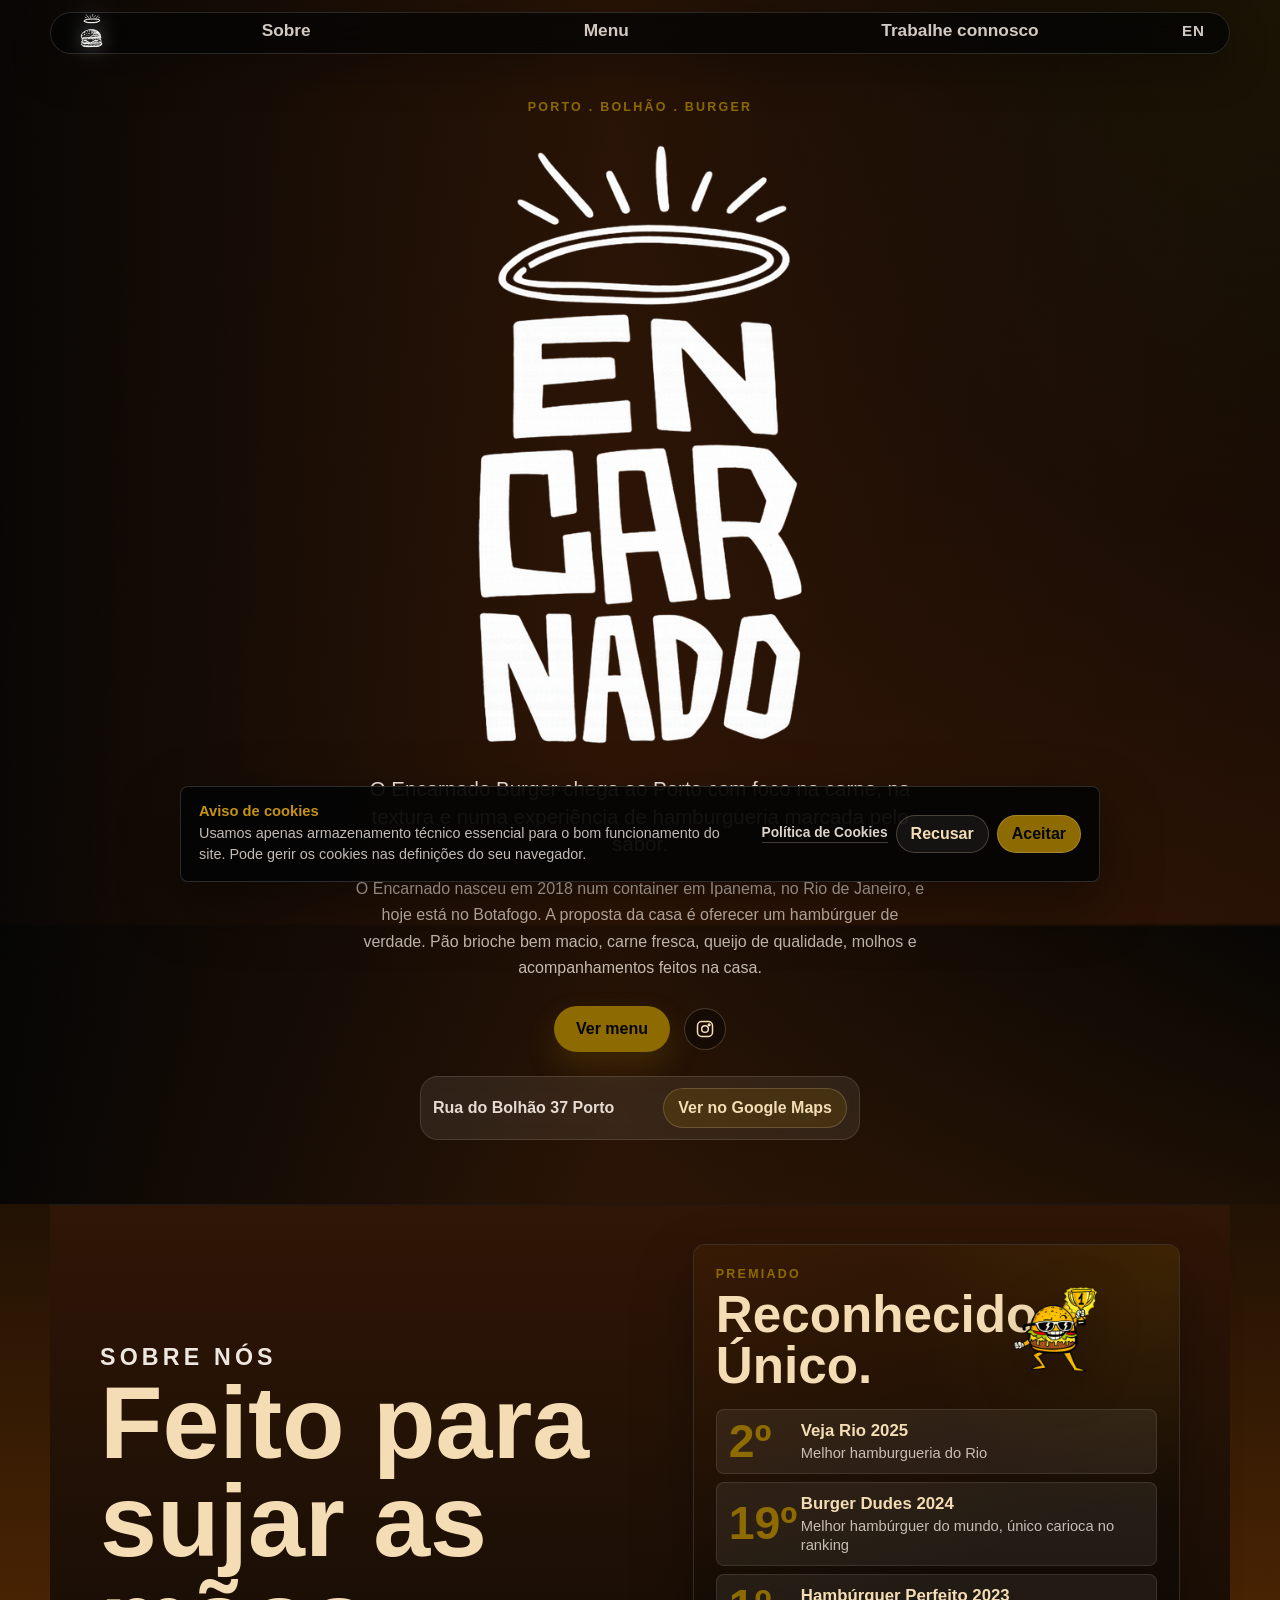
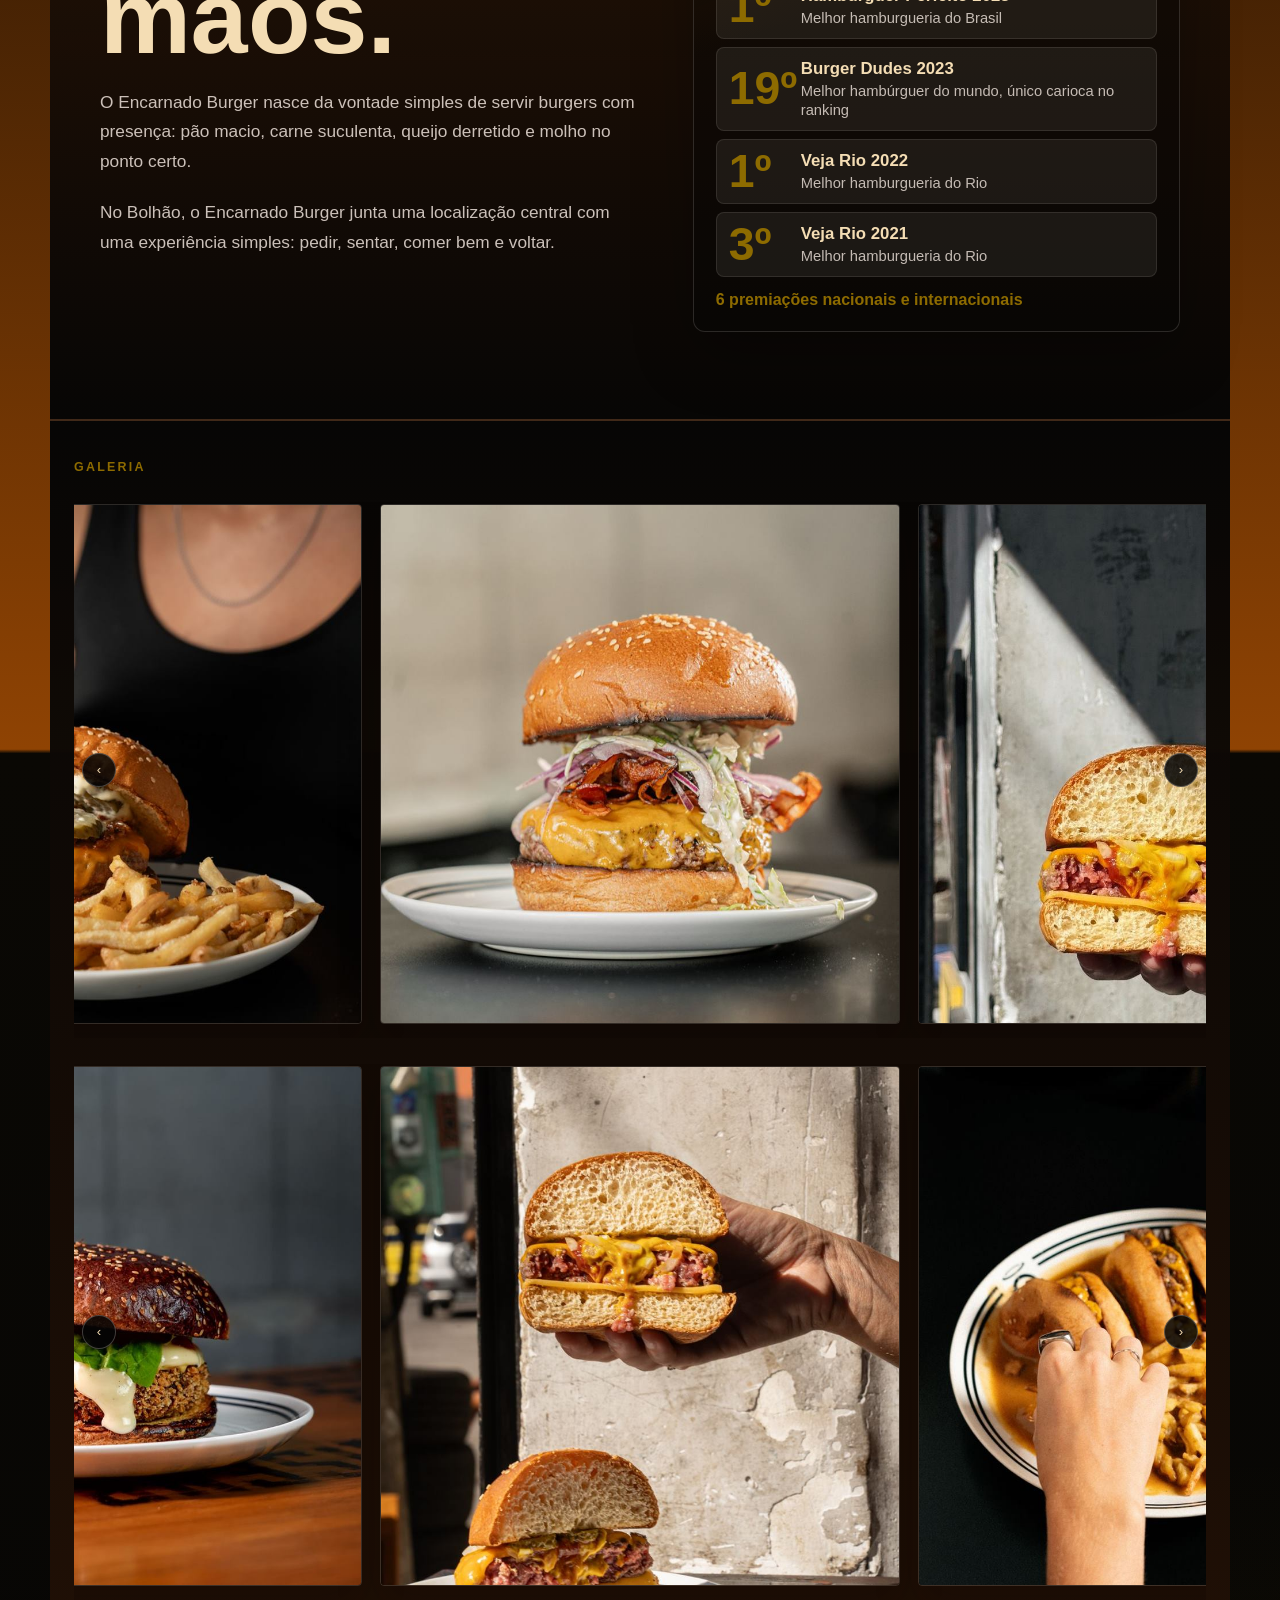
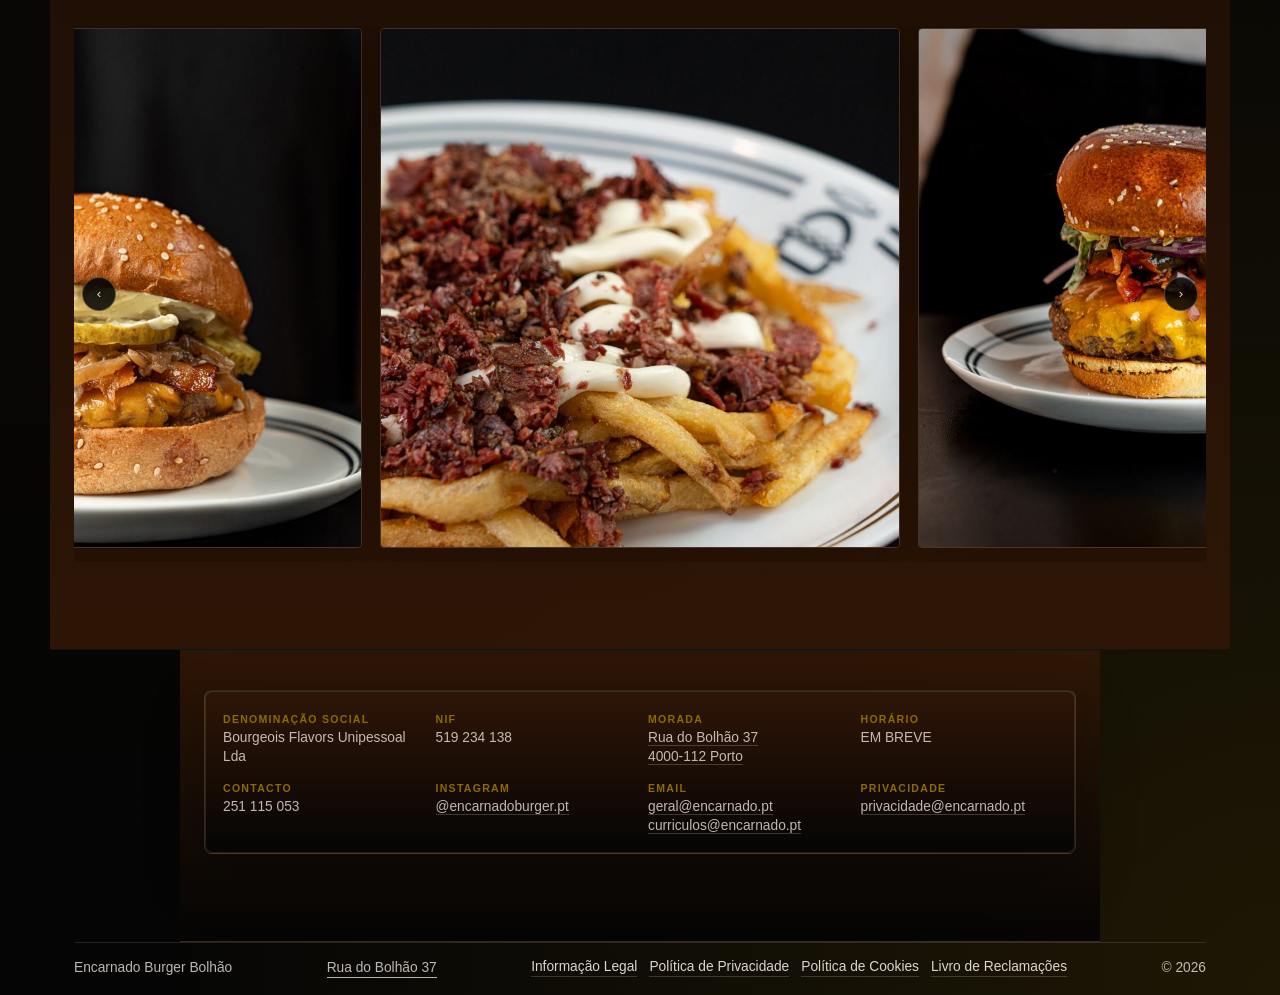
==== commit 3879dd42: "Adicionar aviso de cookies" ====
--- a/index.html
+++ b/index.html
@@ -10,7 +10,7 @@
     />
     <meta name="format-detection" content="telephone=no" />
     <link rel="icon" type="image/png" href="assets/favicon.png" />
-    <link rel="stylesheet" href="styles.css?v=en-nav-1" />
+    <link rel="stylesheet" href="styles.css?v=cookies-1" />
   </head>
   <body>
     <header class="hero" id="topo">
@@ -270,6 +270,6 @@
       <p>&copy; <span id="year"></span></p>
     </footer>
 
-    <script src="script.js?v=carousel-infinite-1"></script>
+    <script src="script.js?v=cookies-1"></script>
   </body>
 </html>
--- a/styles.css
+++ b/styles.css
@@ -822,6 +822,82 @@
   line-height: 1.25;
 }
 
+.cookie-banner {
+  position: fixed;
+  left: 50%;
+  bottom: 18px;
+  z-index: 120;
+  display: grid;
+  grid-template-columns: minmax(0, 1fr) auto;
+  gap: 18px;
+  align-items: center;
+  width: min(920px, calc(100% - 32px));
+  padding: 16px 18px;
+  border: 1px solid rgba(255, 244, 236, 0.16);
+  border-radius: 8px;
+  background: rgba(5, 5, 5, 0.94);
+  box-shadow: 0 22px 60px rgba(0, 0, 0, 0.42);
+  color: var(--paper);
+  transform: translateX(-50%);
+  transition: opacity 180ms ease, transform 180ms ease;
+}
+
+.cookie-banner.is-hidden {
+  opacity: 0;
+  transform: translateX(-50%) translateY(12px);
+  pointer-events: none;
+}
+
+.cookie-copy strong {
+  display: block;
+  margin-bottom: 4px;
+  color: var(--accent-bright);
+  font-size: 0.92rem;
+}
+
+.cookie-copy p {
+  margin: 0;
+  color: rgba(255, 244, 236, 0.76);
+  font-size: 0.9rem;
+  line-height: 1.45;
+}
+
+.cookie-actions {
+  display: flex;
+  gap: 8px;
+  align-items: center;
+  flex-wrap: wrap;
+  justify-content: flex-end;
+}
+
+.cookie-actions a {
+  color: rgba(255, 244, 236, 0.86);
+  font-size: 0.86rem;
+  font-weight: 700;
+  border-bottom: 1px solid rgba(255, 244, 236, 0.22);
+  padding-bottom: 2px;
+}
+
+.cookie-button {
+  min-height: 38px;
+  padding: 9px 14px;
+  border: 1px solid rgba(244, 221, 180, 0.24);
+  border-radius: 999px;
+  font: inherit;
+  font-weight: 800;
+  cursor: pointer;
+}
+
+.cookie-button-primary {
+  background: var(--accent);
+  color: #050505;
+}
+
+.cookie-button-secondary {
+  background: rgba(255, 255, 255, 0.06);
+  color: var(--paper);
+}
+
 .legal-page {
   min-height: 100vh;
   padding-top: 56px;
@@ -990,6 +1066,16 @@
 
   .footer-links {
     justify-content: center;
+  }
+
+  .cookie-banner {
+    grid-template-columns: 1fr;
+    bottom: 12px;
+    padding: 14px;
+  }
+
+  .cookie-actions {
+    justify-content: flex-start;
   }
 
   .story-point {
